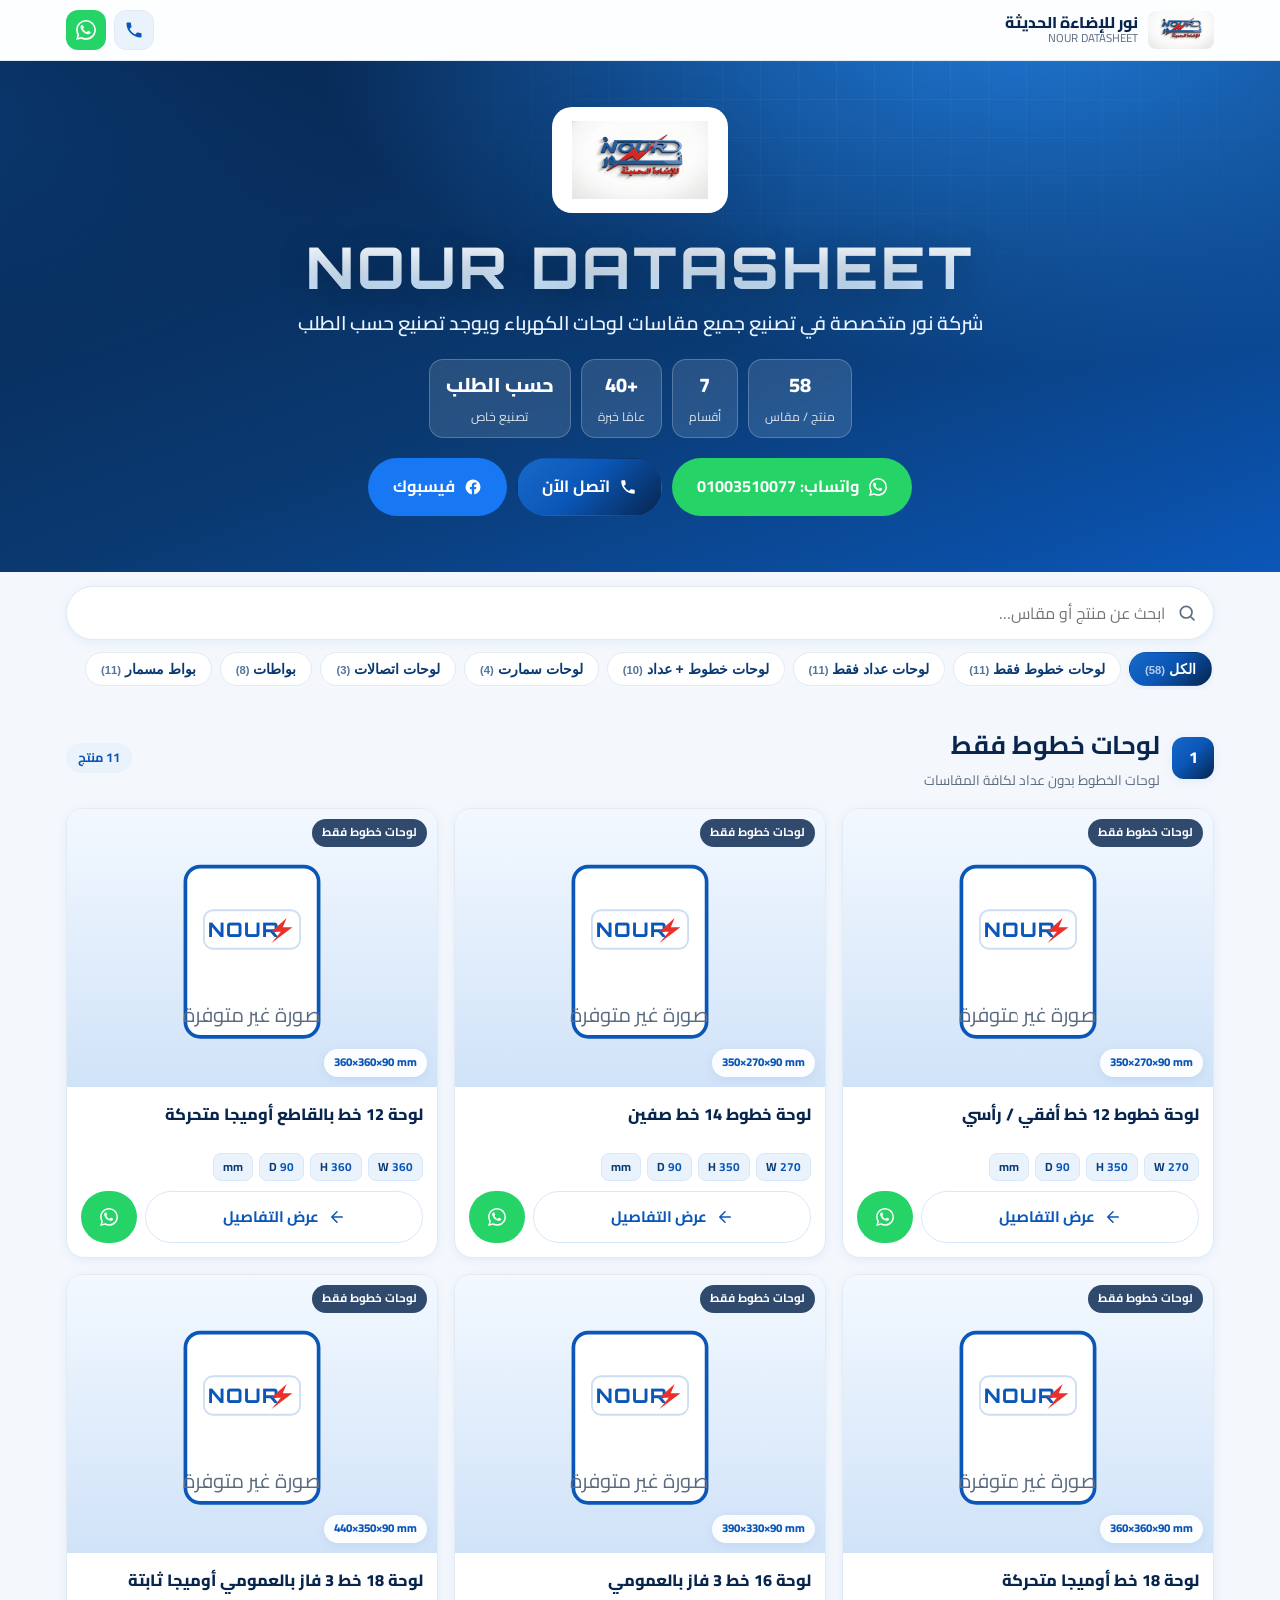
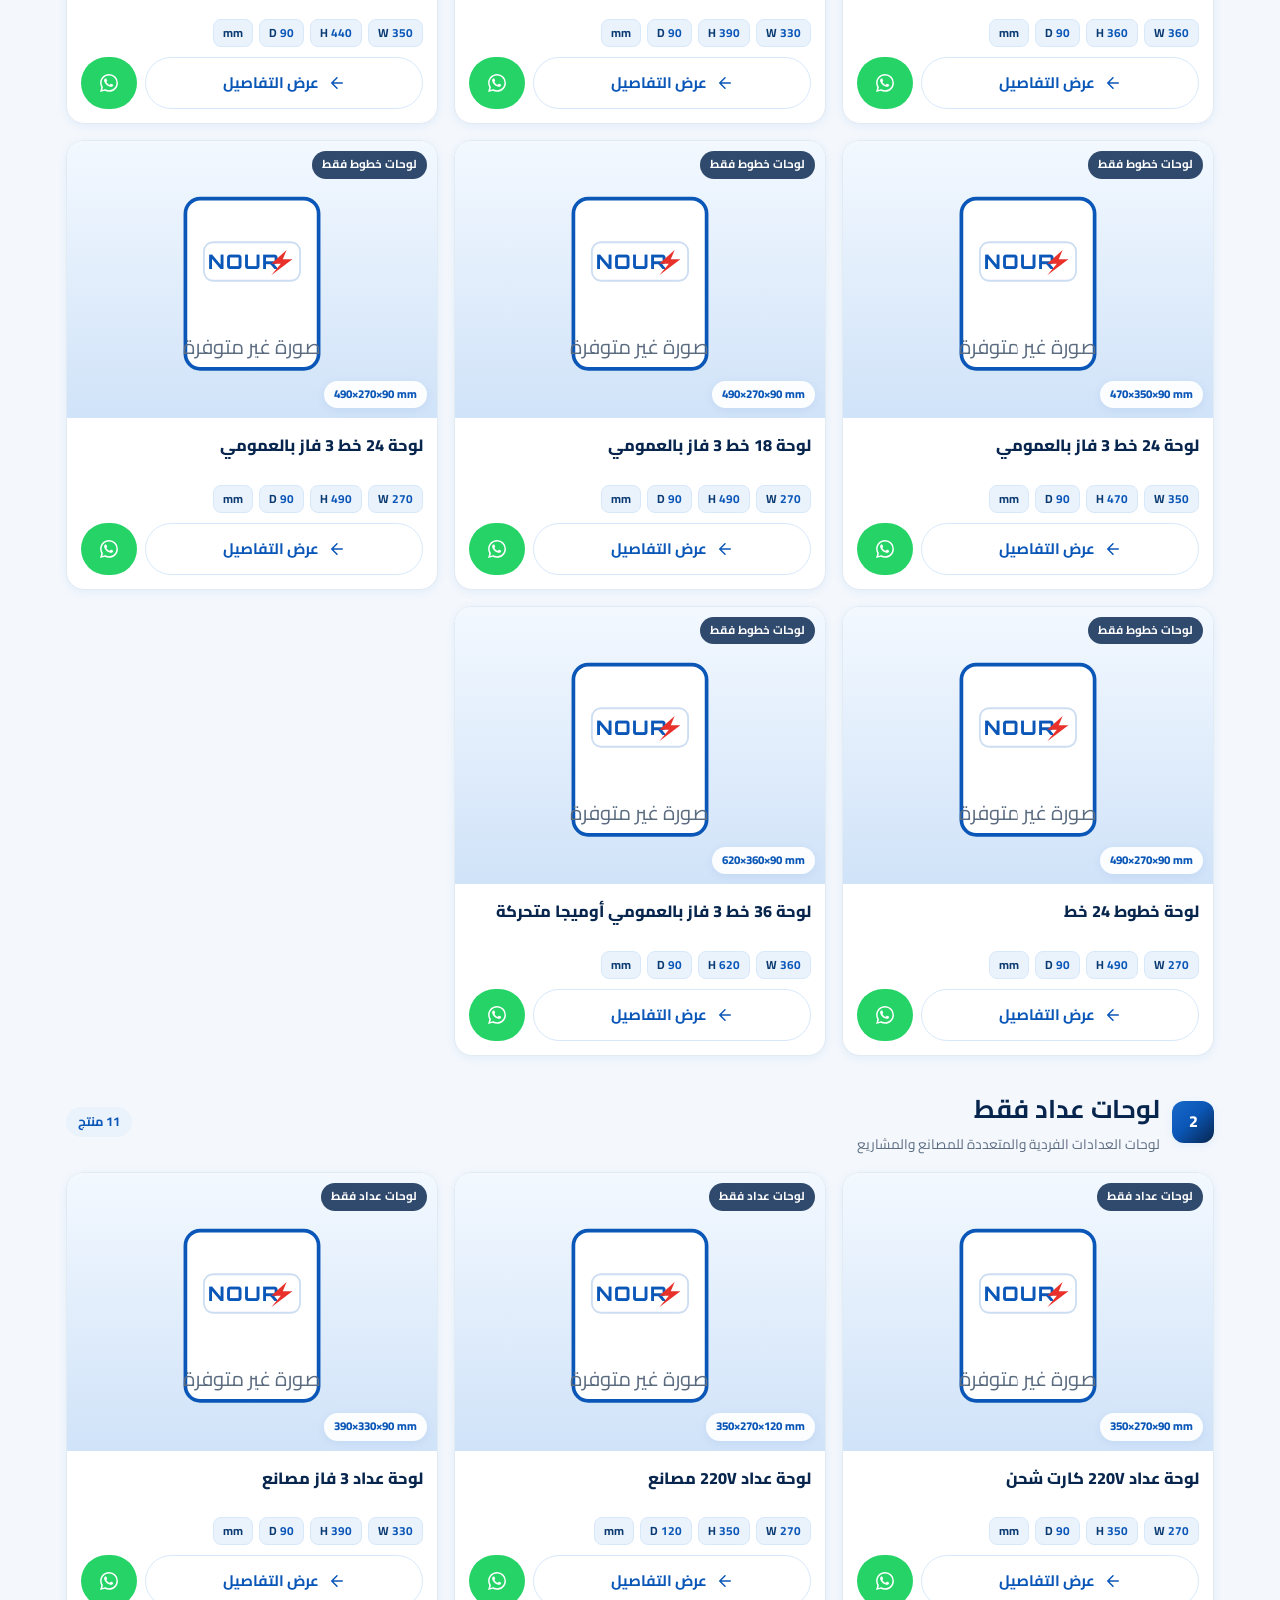
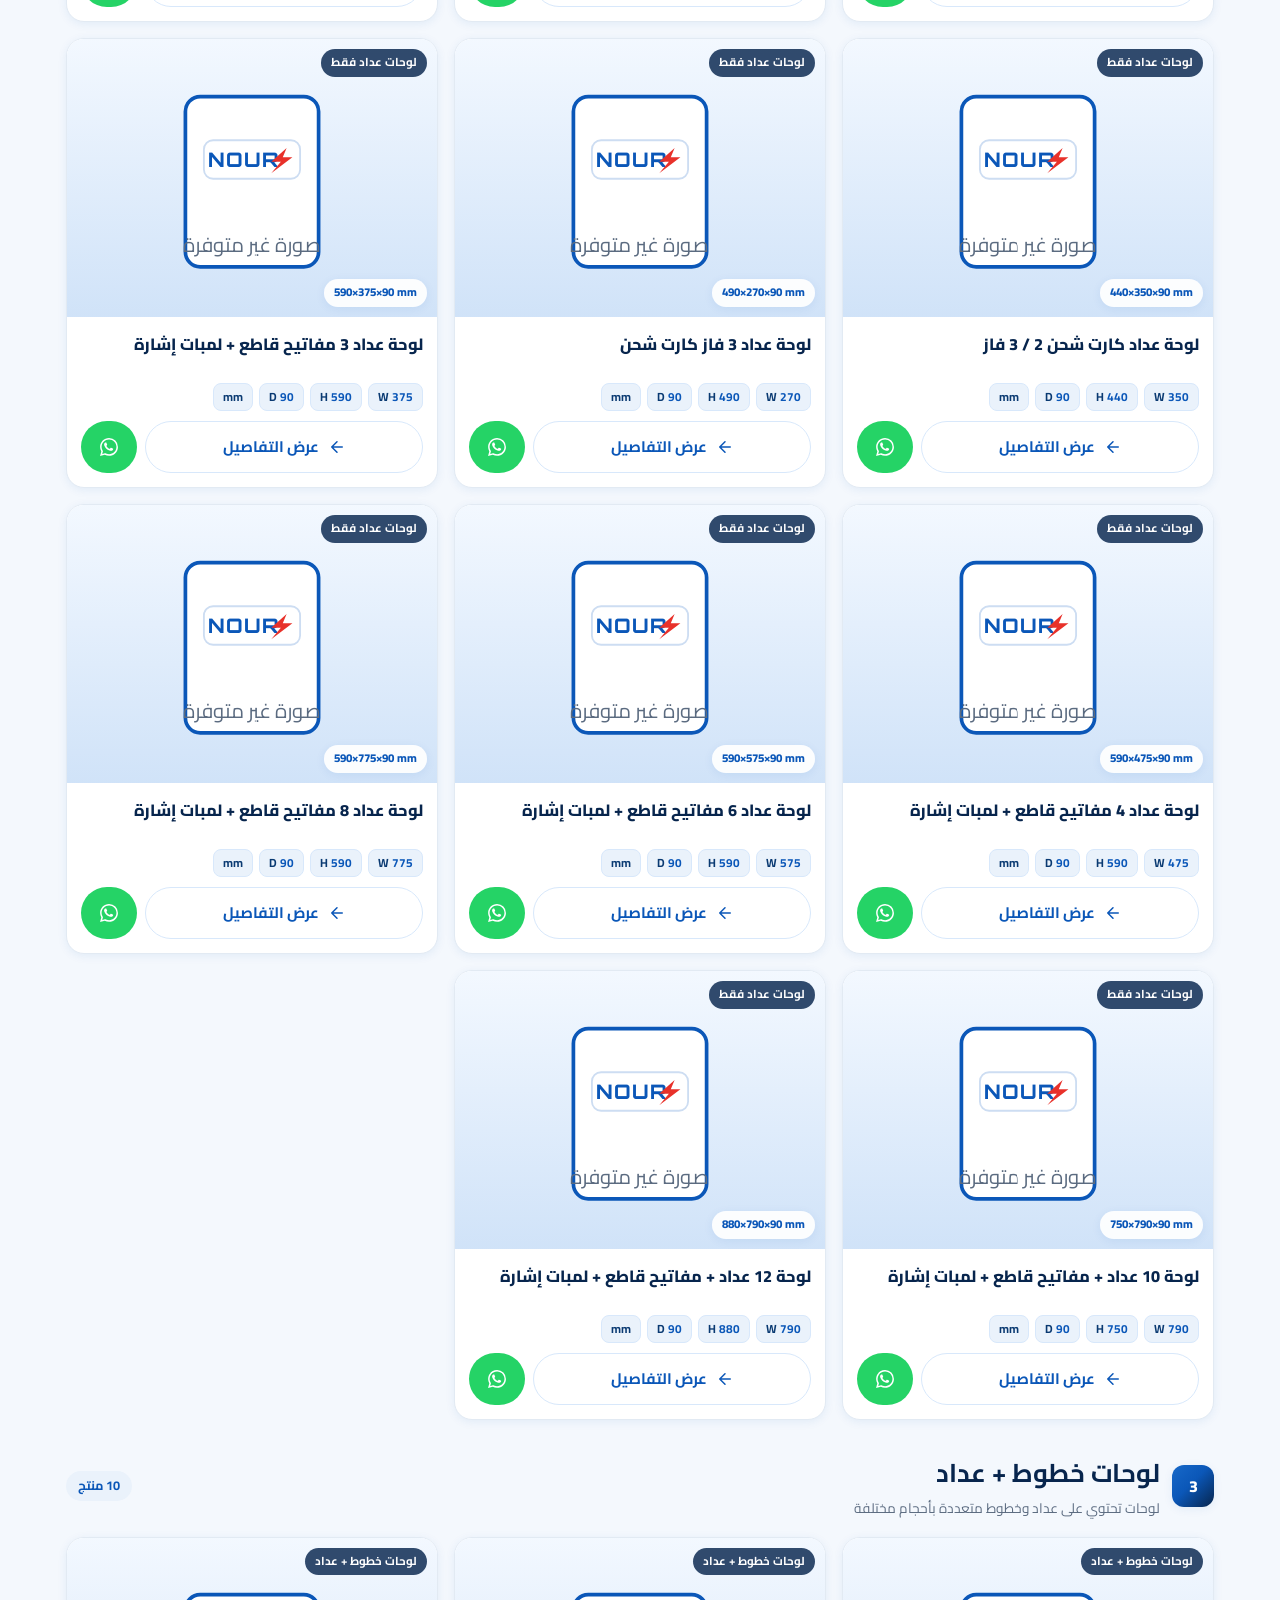
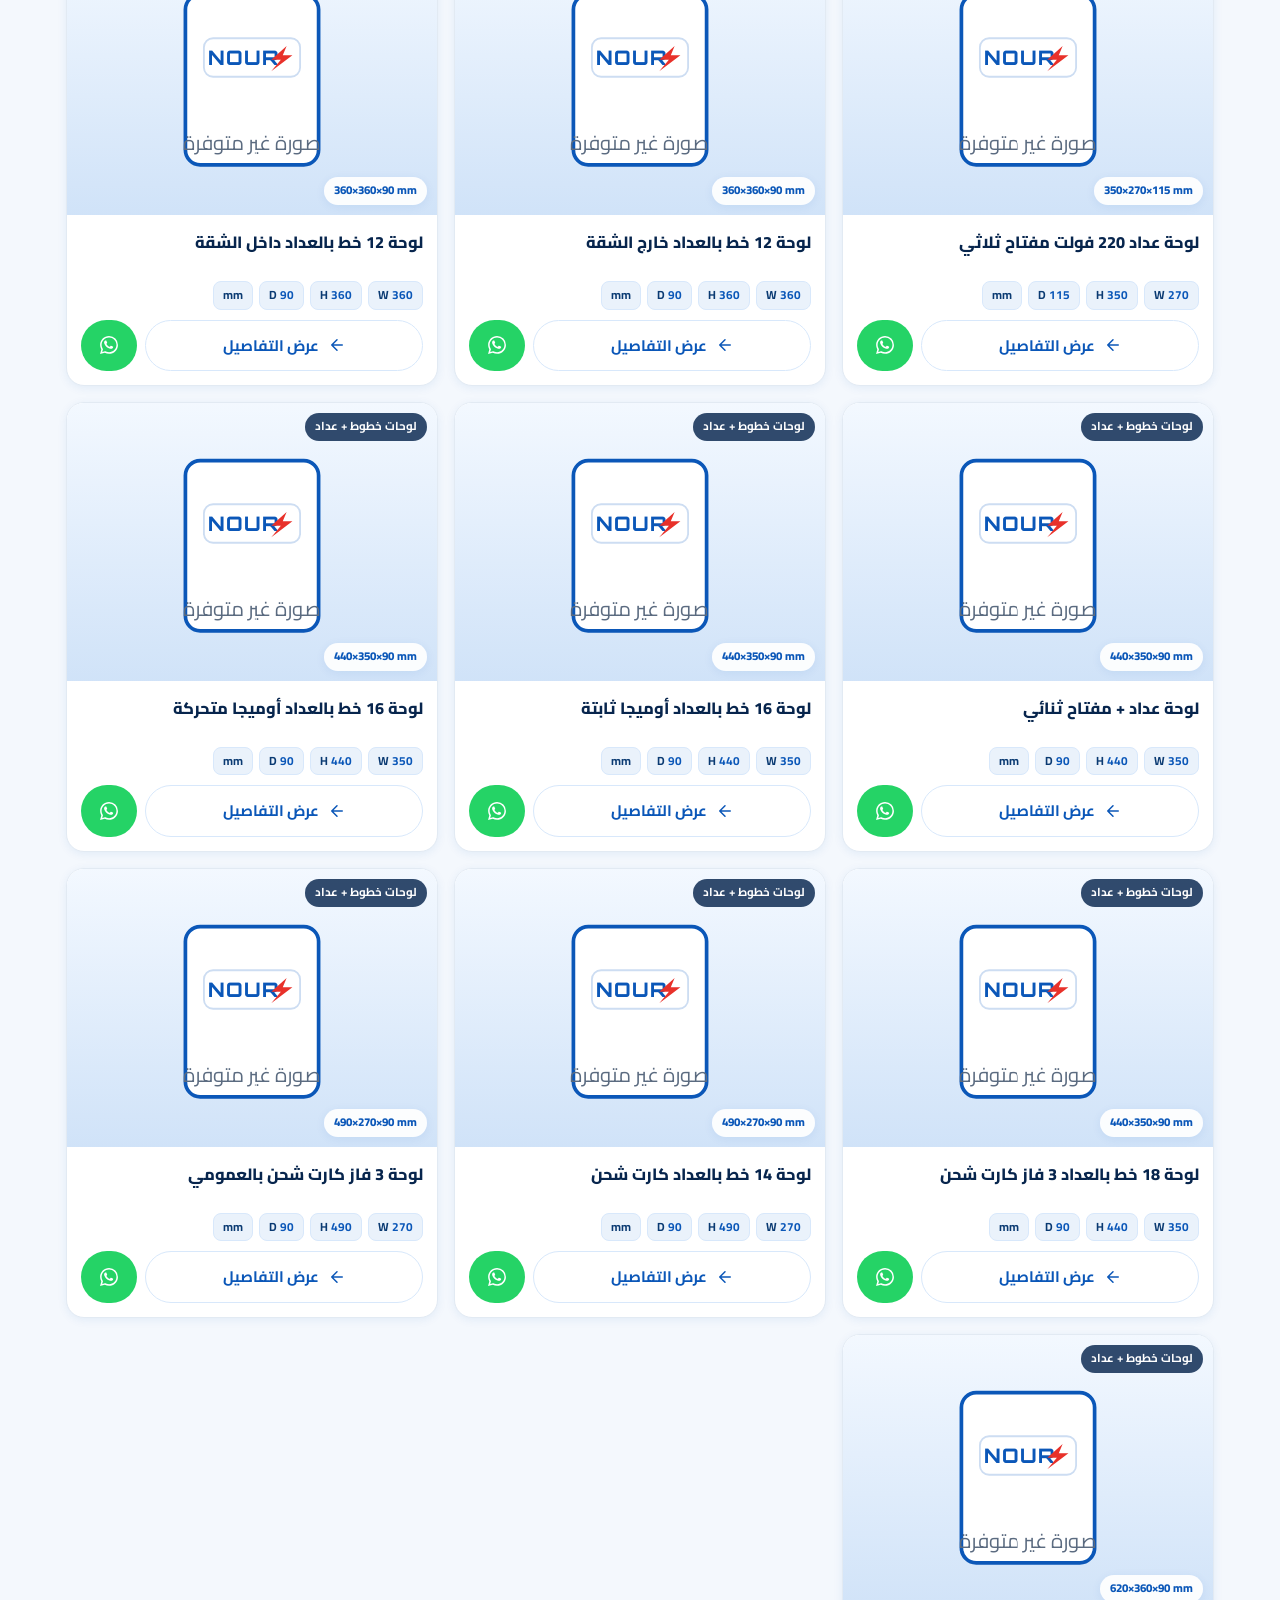
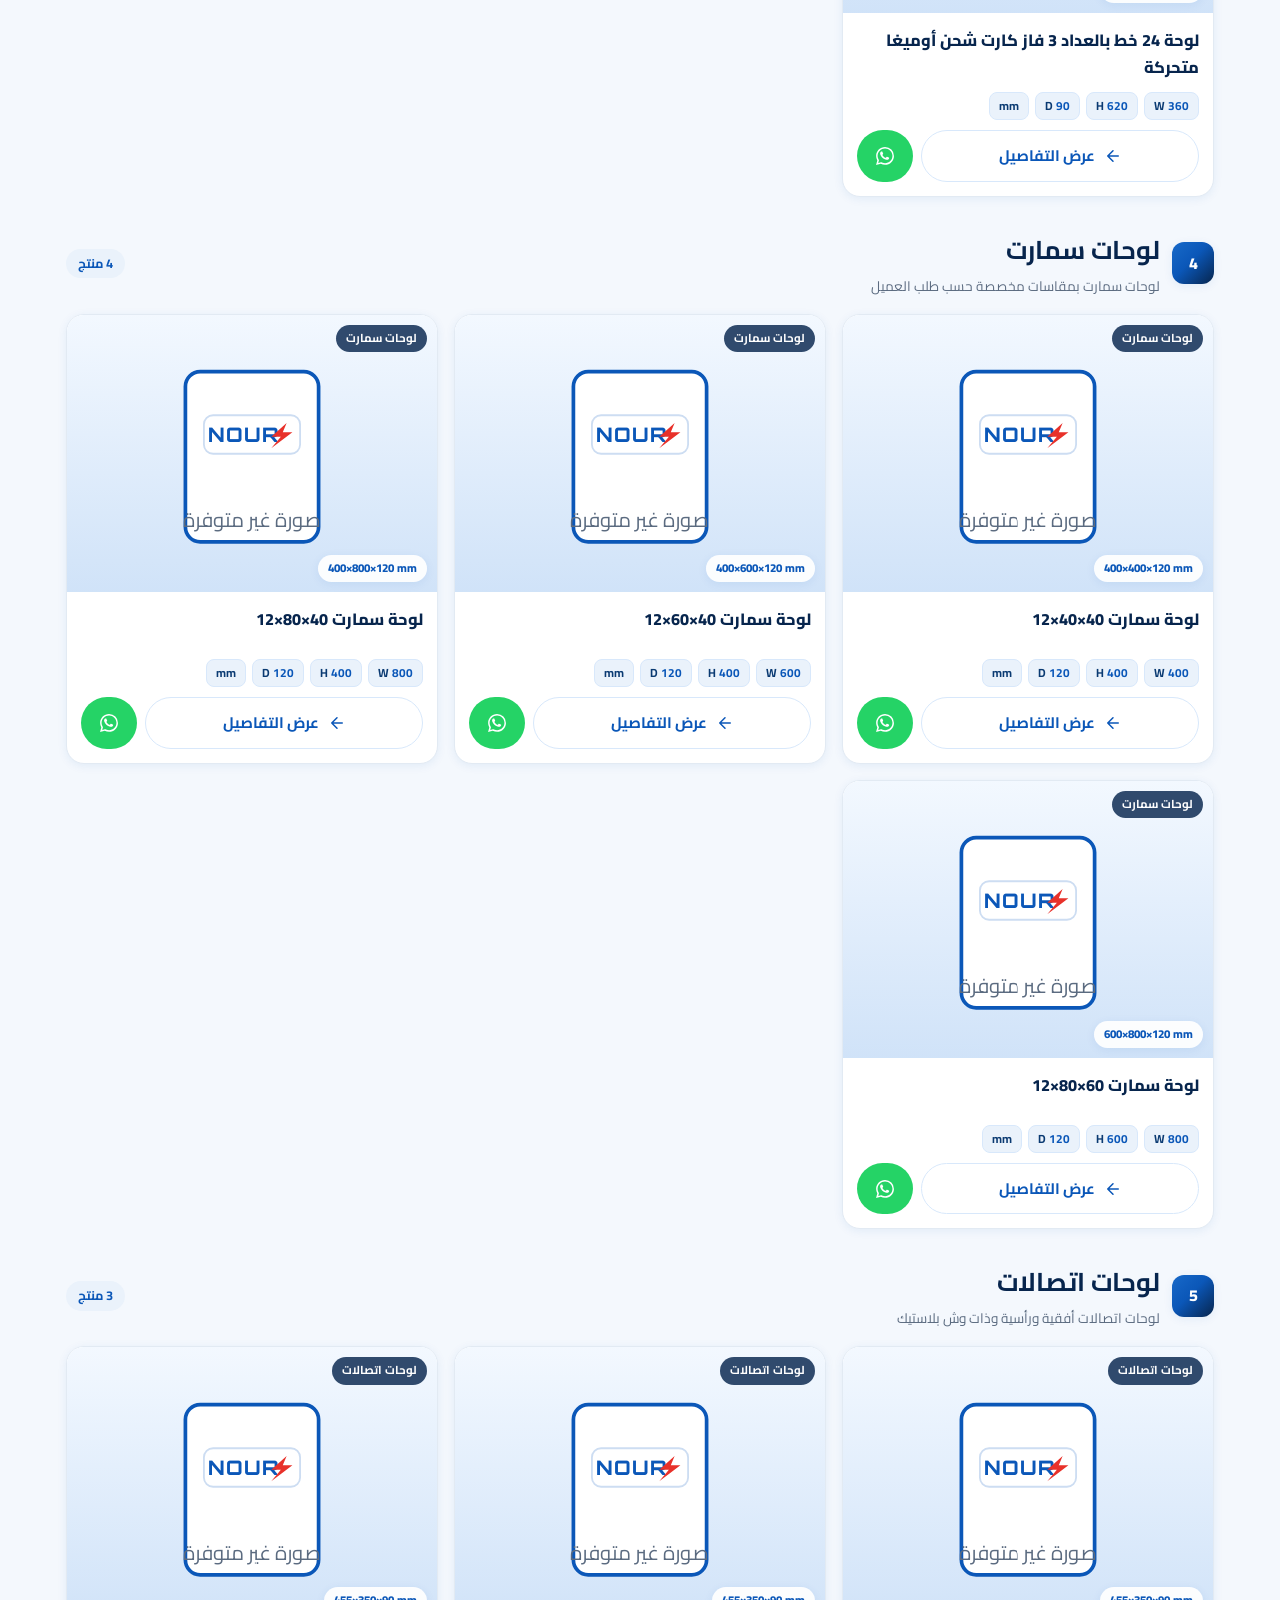
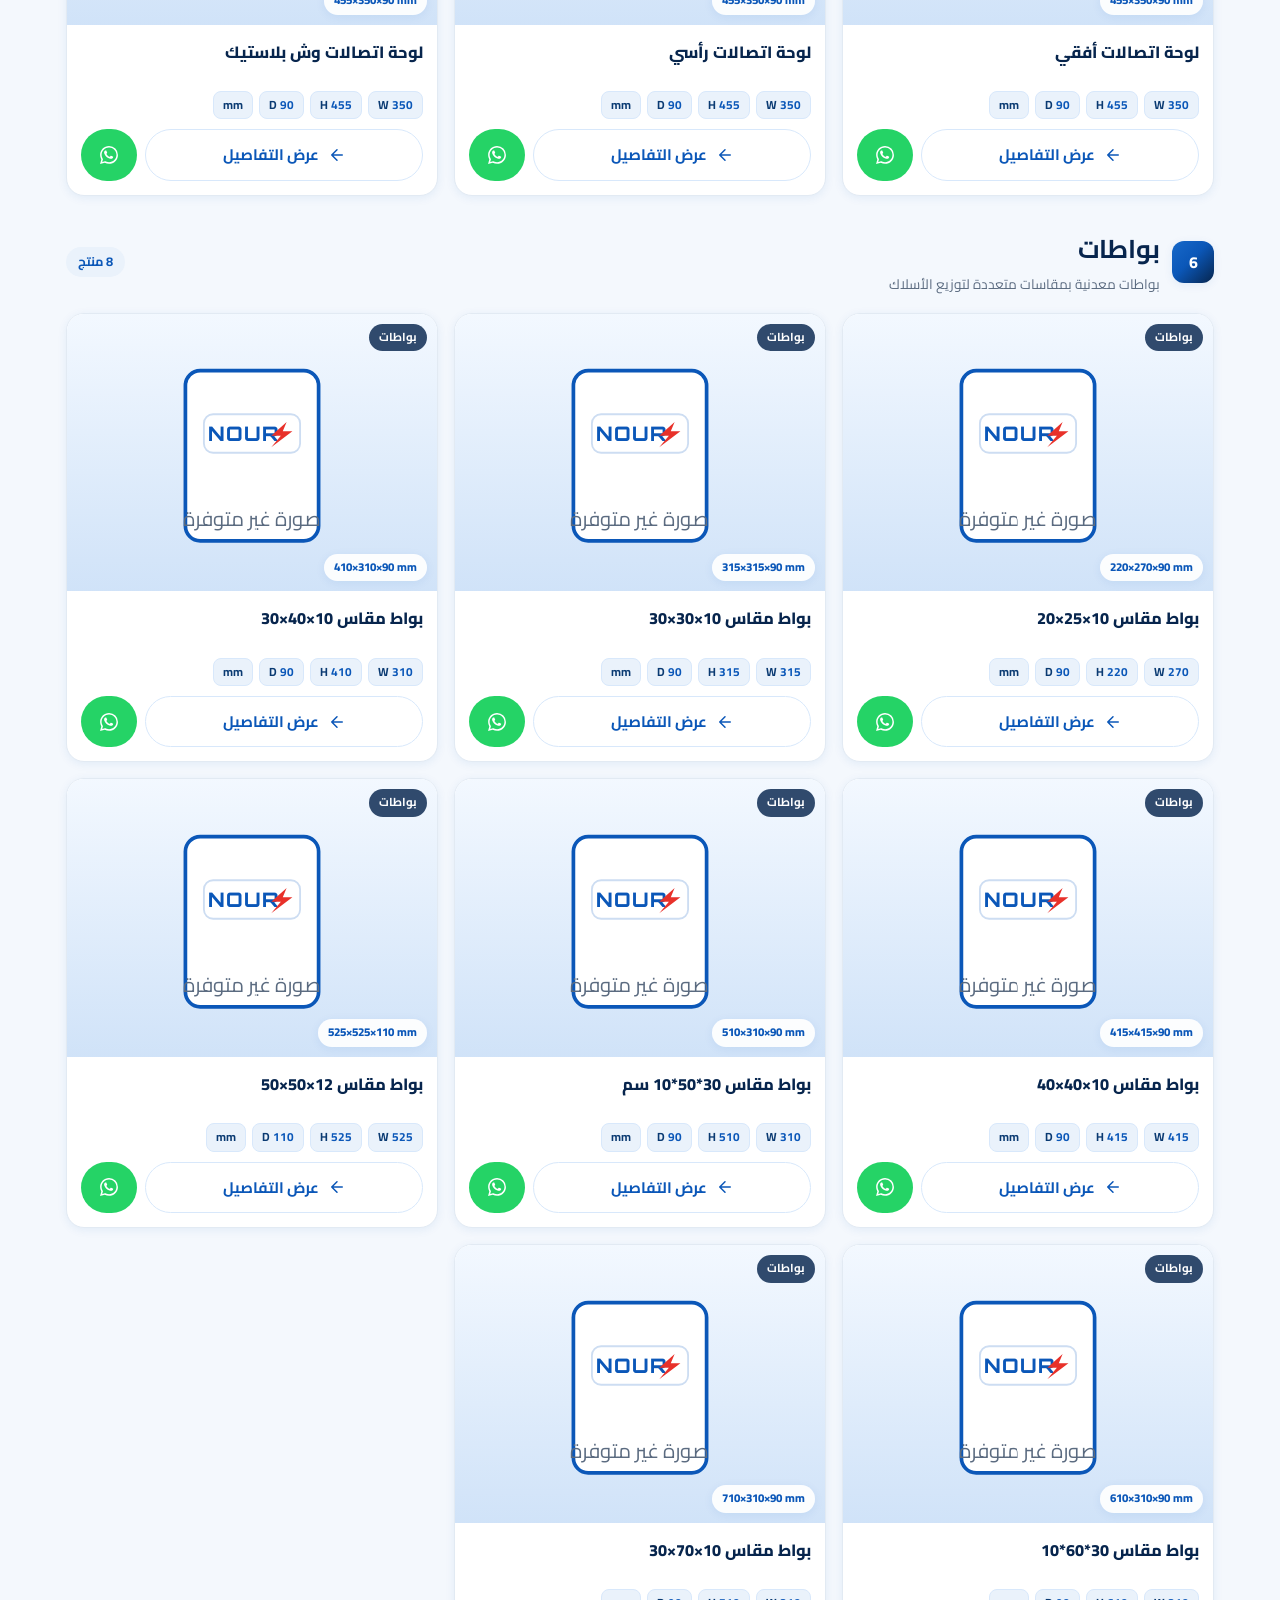
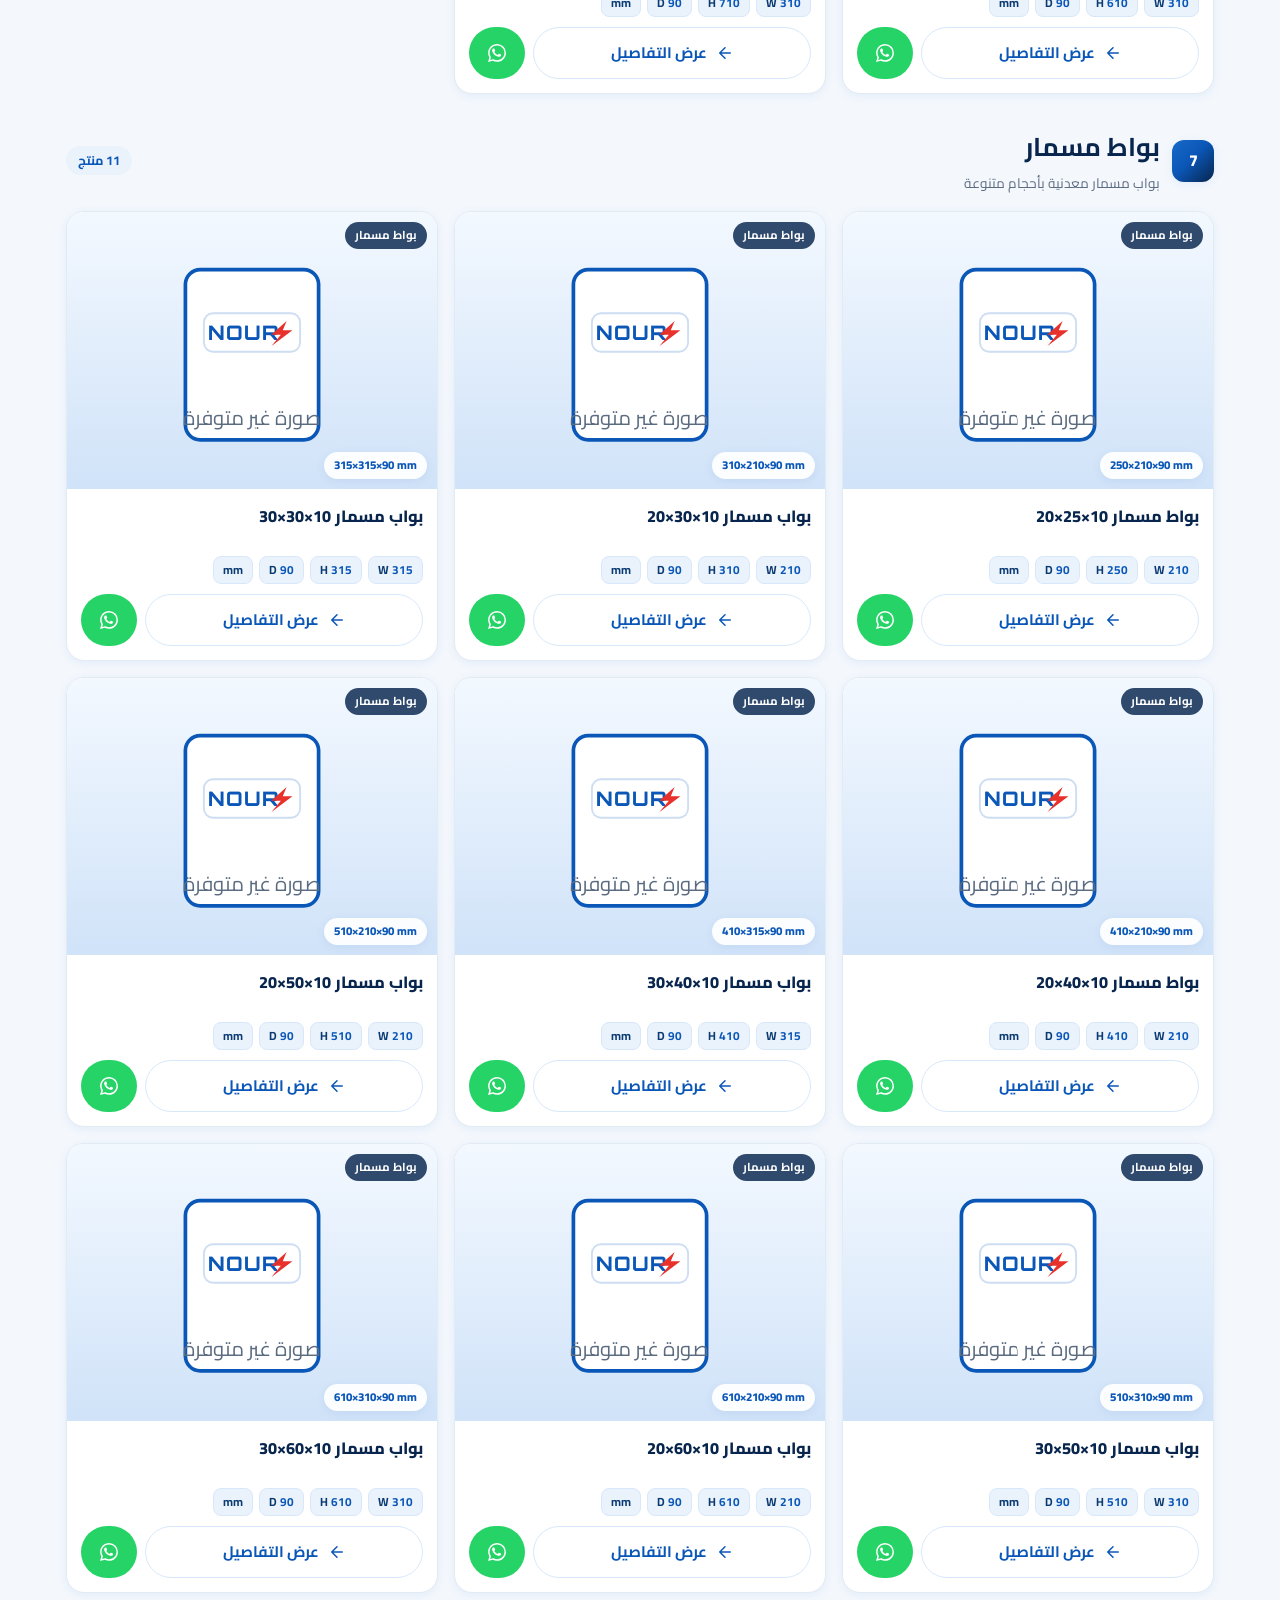
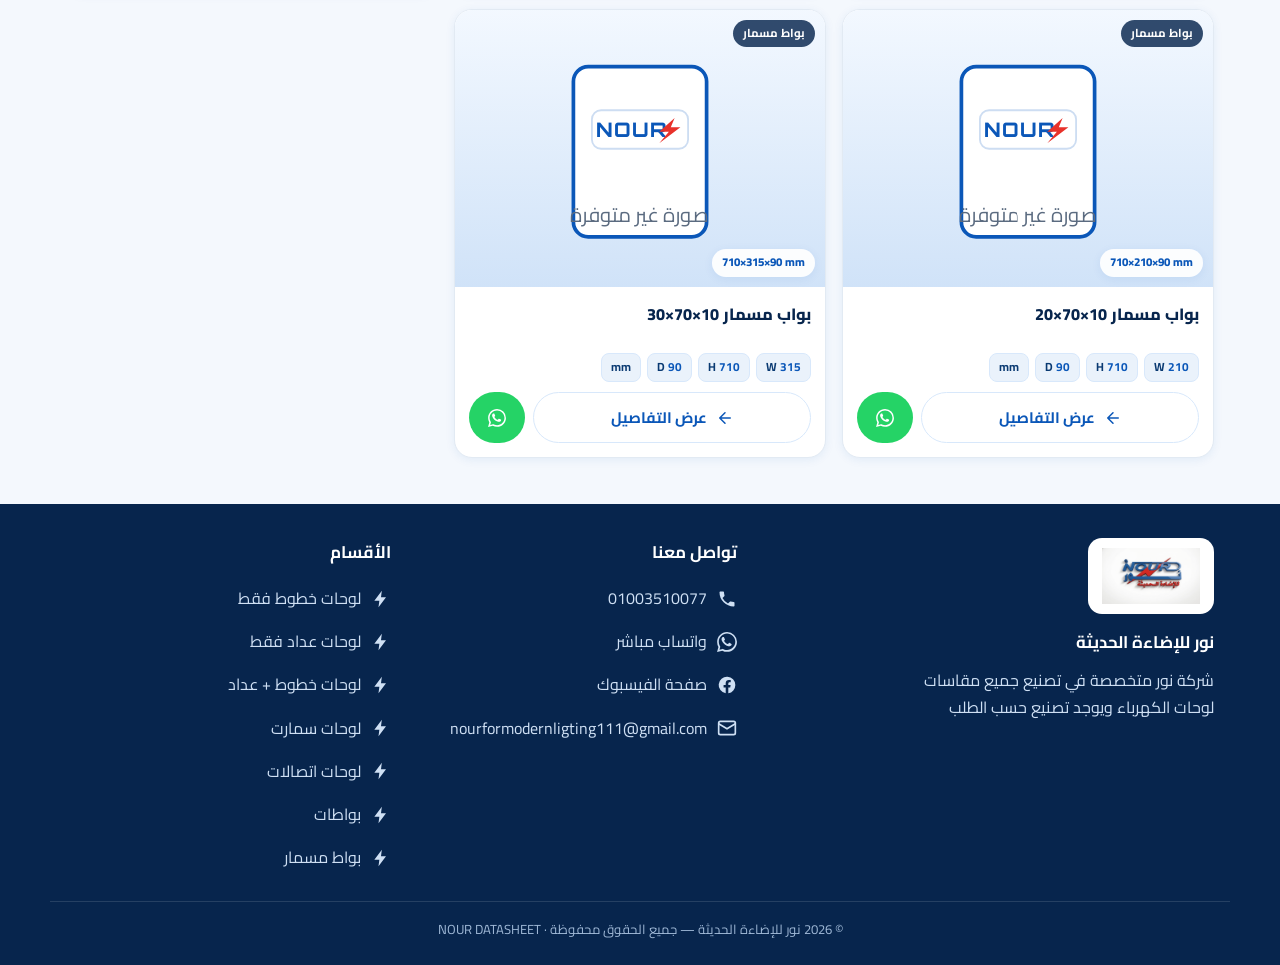
==== index.html @ 9263ec50 "initial website upload" ====
<!DOCTYPE html>
<html lang="ar" dir="rtl">
<head>
  <meta charset="UTF-8" />
  <meta name="viewport" content="width=device-width, initial-scale=1.0" />
  <title>NOUR DATASHEET — نور للإضاءة الحديثة | داتا شيت لوحات الكهرباء</title>
  <meta name="description" content="داتا شيت منتجات نور للإضاءة الحديثة — تصنيع جميع مقاسات لوحات الكهرباء واللوحات الذكية ولوحات الاتصالات والبواطات، مع التصنيع حسب الطلب." />
  <meta name="theme-color" content="#07254d" />
  <meta property="og:title" content="NOUR DATASHEET — نور للإضاءة الحديثة" />
  <meta property="og:description" content="داتا شيت احترافي لجميع مقاسات لوحات الكهرباء من نور." />
  <meta property="og:image" content="assets/img/logo.jpg" />
  <link rel="icon" href="assets/img/logo.jpg" />
  <link rel="preconnect" href="https://fonts.googleapis.com" />
  <link rel="preconnect" href="https://fonts.gstatic.com" crossorigin />
  <link href="https://fonts.googleapis.com/css2?family=Cairo:wght@400;600;700;800;900&family=Orbitron:wght@700;800;900&family=Montserrat:wght@600;700&display=swap" rel="stylesheet" />
  <link rel="stylesheet" href="assets/css/styles.css" />
</head>
<body>
  <!-- sticky mini header -->
  <header class="site-header">
    <div class="container bar">
      <a href="index.html" style="display:flex;align-items:center;gap:10px">
        <img class="logo-mini" src="assets/img/logo.jpg" alt="شعار نور" />
        <span class="brand-mini"><b>نور للإضاءة الحديثة</b><span>NOUR DATASHEET</span></span>
      </a>
      <div class="spacer"></div>
      <div class="mini-actions" id="miniActions"></div>
    </div>
  </header>

  <!-- HERO -->
  <section class="hero center">
    <div class="container">
      <div class="hero-logo-wrap"><img src="assets/img/logo.jpg" alt="شعار نور للإضاءة الحديثة" /></div>
      <h1 class="title-en" id="titleEn">NOUR DATASHEET</h1>
      <p class="intro-ar" id="introAr"></p>
      <div class="hero-stats" id="heroStats"></div>
      <div class="hero-contact" id="heroContact"></div>
    </div>
  </section>

  <!-- toolbar -->
  <div class="toolbar">
    <div class="container">
      <label class="search">
        <svg viewBox="0 0 24 24" fill="none" stroke="currentColor" stroke-width="2"><circle cx="11" cy="11" r="7"/><path d="m21 21-4.3-4.3"/></svg>
        <input id="searchInput" type="search" placeholder="ابحث عن منتج أو مقاس…" aria-label="بحث" />
      </label>
      <div class="chips" id="chips"></div>
    </div>
  </div>

  <!-- catalog -->
  <main class="container" id="catalog"></main>

  <!-- footer -->
  <footer class="footer" id="footer"></footer>

  <script src="assets/js/data.js"></script>
  <script src="assets/js/common.js"></script>
  <script src="assets/js/svg.js"></script>
  <script src="assets/js/app.js"></script>
</body>
</html>
---- assets/css/styles.css ----
/* ===========================================================
   NOUR DATASHEET — shared styles
   Mobile-first · Arabic RTL · Blue/White · 3D / animated feel
   =========================================================== */

:root {
  /* Brand palette */
  --navy: #07254d;
  --navy-2: #0a3a72;
  --blue: #0b57b8;
  --blue-2: #1769c9;
  --blue-3: #2f8ae0;
  --sky: #eaf2fb;
  --sky-2: #d8e8fb;
  --red: #e8312a;
  --ink: #0f1b2d;
  --muted: #5b6b80;
  --line: #e2eaf3;
  --white: #ffffff;
  --bg: #f4f8fd;

  --radius: 18px;
  --radius-sm: 12px;
  --shadow-sm: 0 2px 10px rgba(11, 87, 184, .08);
  --shadow: 0 12px 34px rgba(8, 47, 96, .12);
  --shadow-lg: 0 26px 60px rgba(8, 47, 96, .22);
  --ring: 0 0 0 4px rgba(47, 138, 224, .18);

  --grad-blue: linear-gradient(135deg, #1769c9 0%, #0b57b8 45%, #07254d 100%);
  --grad-sky: linear-gradient(160deg, #ffffff 0%, #eaf2fb 100%);
  --grad-hero: radial-gradient(1200px 600px at 80% -10%, #1f78d6 0%, rgba(31,120,214,0) 60%),
               radial-gradient(900px 500px at -10% 10%, #0a3a72 0%, rgba(10,58,114,0) 55%),
               linear-gradient(160deg, #07254d 0%, #0a3a72 55%, #0b57b8 100%);

  --font-ar: "Cairo", "Tajawal", "Segoe UI", Tahoma, sans-serif;
  --font-en: "Orbitron", "Montserrat", var(--font-ar);
}

* { box-sizing: border-box; }

html { scroll-behavior: smooth; -webkit-text-size-adjust: 100%; }

body {
  margin: 0;
  font-family: var(--font-ar);
  color: var(--ink);
  background: var(--bg);
  line-height: 1.7;
  direction: rtl;
  overflow-x: hidden;
}

img { max-width: 100%; display: block; }
a { color: inherit; text-decoration: none; }

/* inline icons default to text-size; illustration SVGs override to 100% below */
svg { width: 1.15em; height: 1.15em; flex: 0 0 auto; vertical-align: -0.16em; }
.card-media svg, .hero-photo svg, .view-card svg, .render3d svg,
.dim-illus svg, .empty svg, .f-logo svg, .hero-logo-wrap svg {
  width: 100%; height: auto; vertical-align: middle;
}
.icon-btn svg { width: 20px; height: 20px; }

.container { width: 100%; max-width: 1180px; margin-inline: auto; padding-inline: 16px; }

/* ---------- Sticky mini header ---------- */
.site-header {
  position: sticky; top: 0; z-index: 50;
  background: rgba(255, 255, 255, .82);
  backdrop-filter: saturate(160%) blur(12px);
  border-bottom: 1px solid var(--line);
}
.site-header .bar {
  display: flex; align-items: center; gap: 12px;
  min-height: 60px;
}
.site-header .logo-mini { height: 38px; width: auto; border-radius: 8px; }
.site-header .brand-mini { display: flex; flex-direction: column; line-height: 1.15; }
.site-header .brand-mini b { font-weight: 800; font-size: .98rem; color: var(--navy); }
.site-header .brand-mini span { font-size: .72rem; color: var(--muted); }
.site-header .spacer { margin-inline-start: auto; }
.site-header .mini-actions { display: flex; gap: 8px; }
.icon-btn {
  width: 40px; height: 40px; display: grid; place-items: center;
  border-radius: 12px; background: var(--sky); color: var(--blue);
  border: 1px solid var(--line); transition: .2s;
}
.icon-btn:hover { transform: translateY(-2px); box-shadow: var(--shadow-sm); }
.icon-btn.wa { background: #25d366; color: #fff; border-color: transparent; }

/* ---------- Buttons ---------- */
.btn {
  --b: var(--blue);
  display: inline-flex; align-items: center; justify-content: center; gap: 9px;
  padding: 12px 18px; border-radius: 999px; font-weight: 700; font-size: .95rem;
  border: 1px solid transparent; cursor: pointer; transition: transform .18s, box-shadow .18s, background .18s;
  background: var(--b); color: #fff; white-space: nowrap;
}
.btn svg { width: 18px; height: 18px; }
.btn:hover { transform: translateY(-3px); box-shadow: var(--shadow); }
.btn:active { transform: translateY(-1px); }
.btn-wa { background: #25d366; }
.btn-fb { background: #1877f2; }
.btn-call { background: var(--grad-blue); }
.btn-ghost { background: rgba(255, 255, 255, .12); border-color: rgba(255, 255, 255, .35); color: #fff; }
.btn-outline { background: #fff; color: var(--blue); border-color: var(--sky-2); }
.btn-outline:hover { background: var(--sky); }
.btn-lg { padding: 14px 24px; font-size: 1.02rem; }
.btn-block { width: 100%; }

/* ---------- HERO header ---------- */
.hero {
  position: relative; color: #fff; overflow: hidden;
  background: var(--grad-hero);
  padding: 30px 0 38px;
}
.hero::after {
  content: ""; position: absolute; inset: 0;
  background-image:
    linear-gradient(rgba(255,255,255,.05) 1px, transparent 1px),
    linear-gradient(90deg, rgba(255,255,255,.05) 1px, transparent 1px);
  background-size: 38px 38px; mask-image: radial-gradient(700px 380px at 70% 0%, #000, transparent 75%);
  pointer-events: none;
}
.hero .container { position: relative; z-index: 2; }
.hero-logo-wrap {
  display: inline-flex; background: #fff; padding: 14px 20px; border-radius: 20px;
  box-shadow: var(--shadow-lg); margin-bottom: 18px; animation: floaty 5s ease-in-out infinite;
}
.hero-logo-wrap img { height: 78px; width: auto; }
.title-en {
  font-family: var(--font-en); font-weight: 800; letter-spacing: 3px;
  font-size: clamp(2rem, 8vw, 3.6rem); line-height: 1.05; margin: 6px 0 4px;
  background: linear-gradient(180deg, #fff, #bfe0ff);
  -webkit-background-clip: text; background-clip: text; color: transparent;
  text-shadow: 0 6px 30px rgba(0,0,0,.25); direction: ltr;
}
.title-en .spark { color: var(--red); -webkit-text-fill-color: var(--red); }
.intro-ar {
  font-size: clamp(1rem, 3.4vw, 1.22rem); font-weight: 600; max-width: 760px;
  color: #eaf3ff; margin: 10px auto 0;
}
.hero-stats { display: flex; flex-wrap: wrap; gap: 10px; justify-content: center; margin-top: 18px; }
.stat {
  background: rgba(255,255,255,.12); border: 1px solid rgba(255,255,255,.22);
  border-radius: 14px; padding: 8px 16px; backdrop-filter: blur(6px);
}
.stat b { font-size: 1.25rem; font-weight: 800; display: block; }
.stat span { font-size: .76rem; opacity: .85; }
.hero-contact { display: flex; flex-wrap: wrap; gap: 10px; justify-content: center; margin-top: 20px; }
.hero.center { text-align: center; }

/* ---------- Toolbar (search + category chips) ---------- */
.toolbar { position: sticky; top: 60px; z-index: 40; background: var(--bg); padding: 14px 0 8px; }
.search {
  display: flex; align-items: center; gap: 10px; background: #fff; border: 1px solid var(--line);
  border-radius: 999px; padding: 10px 16px; box-shadow: var(--shadow-sm);
}
.search input { border: 0; outline: 0; flex: 1; font-family: inherit; font-size: 1rem; background: transparent; }
.search svg { width: 20px; height: 20px; color: var(--muted); }
.chips { display: flex; gap: 8px; overflow-x: auto; padding: 12px 2px 4px; scrollbar-width: none; }
.chips::-webkit-scrollbar { display: none; }
.chip {
  flex: 0 0 auto; padding: 8px 15px; border-radius: 999px; background: #fff; border: 1px solid var(--line);
  font-weight: 700; font-size: .88rem; color: var(--navy-2); cursor: pointer; transition: .2s; white-space: nowrap;
}
.chip:hover { border-color: var(--blue-3); }
.chip.active { background: var(--grad-blue); color: #fff; border-color: transparent; box-shadow: var(--shadow-sm); }
.chip .n { opacity: .7; font-weight: 600; font-size: .8em; }

/* ---------- Category sections ---------- */
.category-section { padding: 26px 0 6px; }
.category-head { display: flex; align-items: center; gap: 12px; margin-bottom: 16px; }
.category-head .idx {
  width: 42px; height: 42px; flex: 0 0 auto; border-radius: 12px; display: grid; place-items: center;
  background: var(--grad-blue); color: #fff; font-weight: 800; box-shadow: var(--shadow-sm);
}
.category-head h2 { margin: 0; font-size: clamp(1.2rem, 4.5vw, 1.6rem); color: var(--navy); }
.category-head p { margin: 2px 0 0; color: var(--muted); font-size: .85rem; }
.category-head .count { margin-inline-start: auto; background: var(--sky); color: var(--blue); font-weight: 700;
  padding: 4px 12px; border-radius: 999px; font-size: .8rem; }

/* ---------- Product grid + cards ---------- */
.grid { display: grid; grid-template-columns: 1fr; gap: 16px; }
.card {
  background: #fff; border: 1px solid var(--line); border-radius: var(--radius); overflow: hidden;
  box-shadow: var(--shadow-sm); transition: transform .25s, box-shadow .25s; display: flex; flex-direction: column;
}
.card:hover { transform: translateY(-6px); box-shadow: var(--shadow); }
.card-media {
  position: relative; aspect-ratio: 4/3; background: var(--grad-sky); display: grid; place-items: center; overflow: hidden;
}
.card-media img { width: 100%; height: 100%; object-fit: contain; padding: 10px; transition: transform .4s; }
.card:hover .card-media img { transform: scale(1.05); }
.card-media .cat-tag {
  position: absolute; inset-inline-start: 10px; inset-block-start: 10px;
  background: rgba(7,37,77,.82); color: #fff; font-size: .72rem; font-weight: 700; padding: 4px 10px; border-radius: 999px;
}
.card-media .size-tag {
  position: absolute; inset-inline-end: 10px; inset-block-end: 10px;
  background: rgba(255,255,255,.92); color: var(--blue); font-size: .72rem; font-weight: 800; padding: 4px 10px;
  border-radius: 999px; direction: ltr; box-shadow: var(--shadow-sm);
}
.card-body { padding: 14px; display: flex; flex-direction: column; gap: 10px; flex: 1; }
.card-title { font-weight: 800; font-size: 1.02rem; color: var(--navy); margin: 0; min-height: 2.6em; }
.card-dims { display: flex; gap: 6px; flex-wrap: wrap; }
.dim-pill {
  font-size: .74rem; font-weight: 700; color: var(--navy-2); background: var(--sky); border: 1px solid var(--sky-2);
  padding: 3px 9px; border-radius: 8px; direction: ltr;
}
.dim-pill b { color: var(--blue); }
.card-actions { display: grid; grid-template-columns: 1fr auto; gap: 8px; margin-top: auto; }

/* ---------- Footer ---------- */
.footer { background: var(--navy); color: #cfe0f4; margin-top: 40px; padding: 34px 0 24px; }
.footer .f-grid { display: grid; gap: 22px; }
.footer h3 { color: #fff; margin: 0 0 10px; font-size: 1.05rem; }
.footer .f-logo { background: #fff; padding: 10px 14px; border-radius: 14px; display: inline-flex; }
.footer .f-logo img { height: 56px; }
.footer a.f-link { display: flex; align-items: center; gap: 10px; padding: 8px 0; color: #cfe0f4; transition: .2s; }
.footer a.f-link:hover { color: #fff; transform: translateX(-4px); }
.footer a.f-link svg { width: 20px; height: 20px; flex: 0 0 auto; }
.footer .copy { border-top: 1px solid rgba(255,255,255,.12); margin-top: 22px; padding-top: 16px;
  font-size: .82rem; color: #9fb8d6; text-align: center; }

/* ===========================================================
   PRODUCT DATASHEET (detail page)
   =========================================================== */
.ds { padding-bottom: 30px; }
.ds-top {
  background: var(--grad-hero); color: #fff; padding: 18px 0 26px; position: relative; overflow: hidden;
}
.ds-top::after {
  content: ""; position: absolute; inset: 0;
  background-image: linear-gradient(rgba(255,255,255,.05) 1px, transparent 1px),
    linear-gradient(90deg, rgba(255,255,255,.05) 1px, transparent 1px);
  background-size: 34px 34px; mask-image: radial-gradient(600px 300px at 80% 0%, #000, transparent 75%);
}
.ds-top .container { position: relative; z-index: 2; }
.ds-top .crumbs { display: flex; align-items: center; gap: 10px; margin-bottom: 14px; }
.ds-top .crumbs a { display: inline-flex; align-items: center; gap: 6px; background: rgba(255,255,255,.12);
  border: 1px solid rgba(255,255,255,.25); padding: 7px 13px; border-radius: 999px; font-weight: 700; font-size: .85rem; }
.ds-top .crumbs a:hover { background: rgba(255,255,255,.2); }
.ds-brandline { display: flex; align-items: center; gap: 14px; flex-wrap: wrap; }
.ds-brandline .logo { background: #fff; padding: 8px 12px; border-radius: 12px; }
.ds-brandline .logo img { height: 46px; }
.ds-brandline .t b { font-family: var(--font-en); letter-spacing: 2px; font-size: 1.2rem; display: block; direction: ltr; }
.ds-brandline .t span { font-size: .82rem; opacity: .9; }
.ds-product-title { font-size: clamp(1.4rem, 5.5vw, 2.1rem); font-weight: 800; margin: 16px 0 4px; }
.ds-product-cat { display: inline-flex; gap: 8px; align-items: center; background: rgba(255,255,255,.14);
  border: 1px solid rgba(255,255,255,.25); padding: 6px 14px; border-radius: 999px; font-weight: 700; font-size: .85rem; }

/* section blocks */
.block { background: #fff; border: 1px solid var(--line); border-radius: var(--radius); box-shadow: var(--shadow-sm);
  padding: 18px; margin-top: 18px; }
.block-title { display: flex; align-items: center; gap: 10px; margin: 0 0 14px; color: var(--navy); font-size: 1.12rem; }
.block-title .dot { width: 10px; height: 10px; border-radius: 50%; background: var(--red); box-shadow: 0 0 0 4px rgba(232,49,42,.15); }
.section-pull { margin-top: -28px; position: relative; z-index: 3; }

/* main image */
.hero-photo { background: var(--grad-sky); border-radius: var(--radius); overflow: hidden; aspect-ratio: 4/3;
  display: grid; place-items: center; border: 1px solid var(--line); }
.hero-photo img { width: 100%; height: 100%; object-fit: contain; padding: 14px; }

/* closed/open pair */
.pair { display: grid; grid-template-columns: 1fr; gap: 14px; }
.view-card { border: 1px solid var(--line); border-radius: var(--radius-sm); background: var(--grad-sky); padding: 10px;
  text-align: center; }
.view-card .cap { font-weight: 800; color: var(--navy); margin-top: 8px; font-size: .95rem; }
.view-card .cap small { display: block; color: var(--muted); font-weight: 600; font-size: .76rem; }
.view-card svg { width: 100%; height: auto; }

/* 3D render */
.render3d { display: grid; place-items: center; padding: 20px 6px; background:
  radial-gradient(600px 280px at 50% 20%, #ffffff, #eaf2fb); border-radius: var(--radius-sm); border: 1px solid var(--line); }
.render3d .stage { perspective: 1100px; }
.render3d .floaty { animation: floaty 6s ease-in-out infinite; }
.render3d svg { width: min(420px, 78vw); height: auto; filter: drop-shadow(0 30px 30px rgba(8,47,96,.28)); }

/* dimensions */
.dim-illus { background: var(--grad-sky); border: 1px solid var(--line); border-radius: var(--radius-sm); padding: 12px; }
.dim-illus svg { width: 100%; height: auto; }
.dim-table { width: 100%; border-collapse: collapse; margin-top: 14px; overflow: hidden; border-radius: var(--radius-sm);
  box-shadow: var(--shadow-sm); }
.dim-table th, .dim-table td { padding: 12px 14px; text-align: center; border: 1px solid var(--line); }
.dim-table thead th { background: var(--grad-blue); color: #fff; font-weight: 800; letter-spacing: .5px; }
.dim-table tbody td { font-weight: 700; color: var(--navy); }
.dim-table tbody td.lbl { background: var(--sky); color: var(--blue); font-weight: 800; }
.dim-table .unit { color: var(--muted); font-weight: 600; font-size: .85em; }
.dim-note { color: var(--muted); font-size: .82rem; margin-top: 8px; }

/* features */
.features { display: grid; gap: 10px; }
.feature { display: flex; gap: 10px; align-items: flex-start; background: var(--sky); border: 1px solid var(--sky-2);
  border-radius: var(--radius-sm); padding: 12px 14px; }
.feature svg { width: 22px; height: 22px; flex: 0 0 auto; color: var(--blue); margin-top: 2px; }
.feature p { margin: 0; font-weight: 600; }
.desc-text { white-space: pre-line; color: #243b57; }

/* custom-order note */
.note-custom { display: flex; gap: 12px; align-items: center; background: linear-gradient(135deg, #fff7ed, #ffe9e7);
  border: 1px dashed var(--red); border-radius: var(--radius-sm); padding: 14px 16px; color: #7a1d18; font-weight: 700; }
.note-custom svg { width: 26px; height: 26px; color: var(--red); flex: 0 0 auto; }

/* contact block on detail */
.ds-contact { background: var(--grad-blue); color: #fff; border: 0; }
.ds-contact .block-title { color: #fff; }
.ds-contact .cta-grid { display: grid; gap: 10px; }
.ds-contact .phone-big { font-family: var(--font-en); direction: ltr; font-size: 1.5rem; font-weight: 800; letter-spacing: 1px; }

/* sticky mobile action bar (detail) */
.action-bar {
  position: sticky; bottom: 0; z-index: 45; background: rgba(255,255,255,.92); backdrop-filter: blur(10px);
  border-top: 1px solid var(--line); padding: 10px 0; margin-top: 22px;
}
.action-bar .container { display: grid; grid-template-columns: 1fr 1fr auto; gap: 8px; }

/* ---------- Reveal-on-scroll ---------- */
.reveal { opacity: 0; transform: translateY(22px); transition: opacity .6s ease, transform .6s ease; }
.reveal.in { opacity: 1; transform: none; }

/* ---------- Animations ---------- */
@keyframes floaty { 0%,100% { transform: translateY(0); } 50% { transform: translateY(-10px); } }
@keyframes spin3d { from { transform: rotateY(-18deg) rotateX(6deg); } to { transform: rotateY(18deg) rotateX(6deg); } }
@keyframes pulse { 0%,100% { box-shadow: 0 0 0 0 rgba(37,211,102,.5); } 50% { box-shadow: 0 0 0 12px rgba(37,211,102,0); } }
.pulse { animation: pulse 2.2s infinite; }
@media (prefers-reduced-motion: reduce) {
  *, *::before, *::after { animation: none !important; transition: none !important; scroll-behavior: auto !important; }
}

/* ---------- Empty state ---------- */
.empty { text-align: center; color: var(--muted); padding: 50px 0; }

/* ---------- Responsive ---------- */
@media (min-width: 600px) {
  .grid { grid-template-columns: repeat(2, 1fr); }
  .pair { grid-template-columns: 1fr 1fr; }
  .footer .f-grid { grid-template-columns: 1.4fr 1fr 1fr; }
  .two-col { display: grid; grid-template-columns: 1fr 1fr; gap: 18px; align-items: start; }
}
@media (min-width: 960px) {
  .grid { grid-template-columns: repeat(3, 1fr); }
  .hero { padding: 46px 0 56px; }
  .action-bar { display: none; } /* sticky bar is a mobile convenience */
  .ds-grid { display: grid; grid-template-columns: 1.05fr .95fr; gap: 18px; align-items: start; }
  .ds-grid .span-2 { grid-column: 1 / -1; }
}
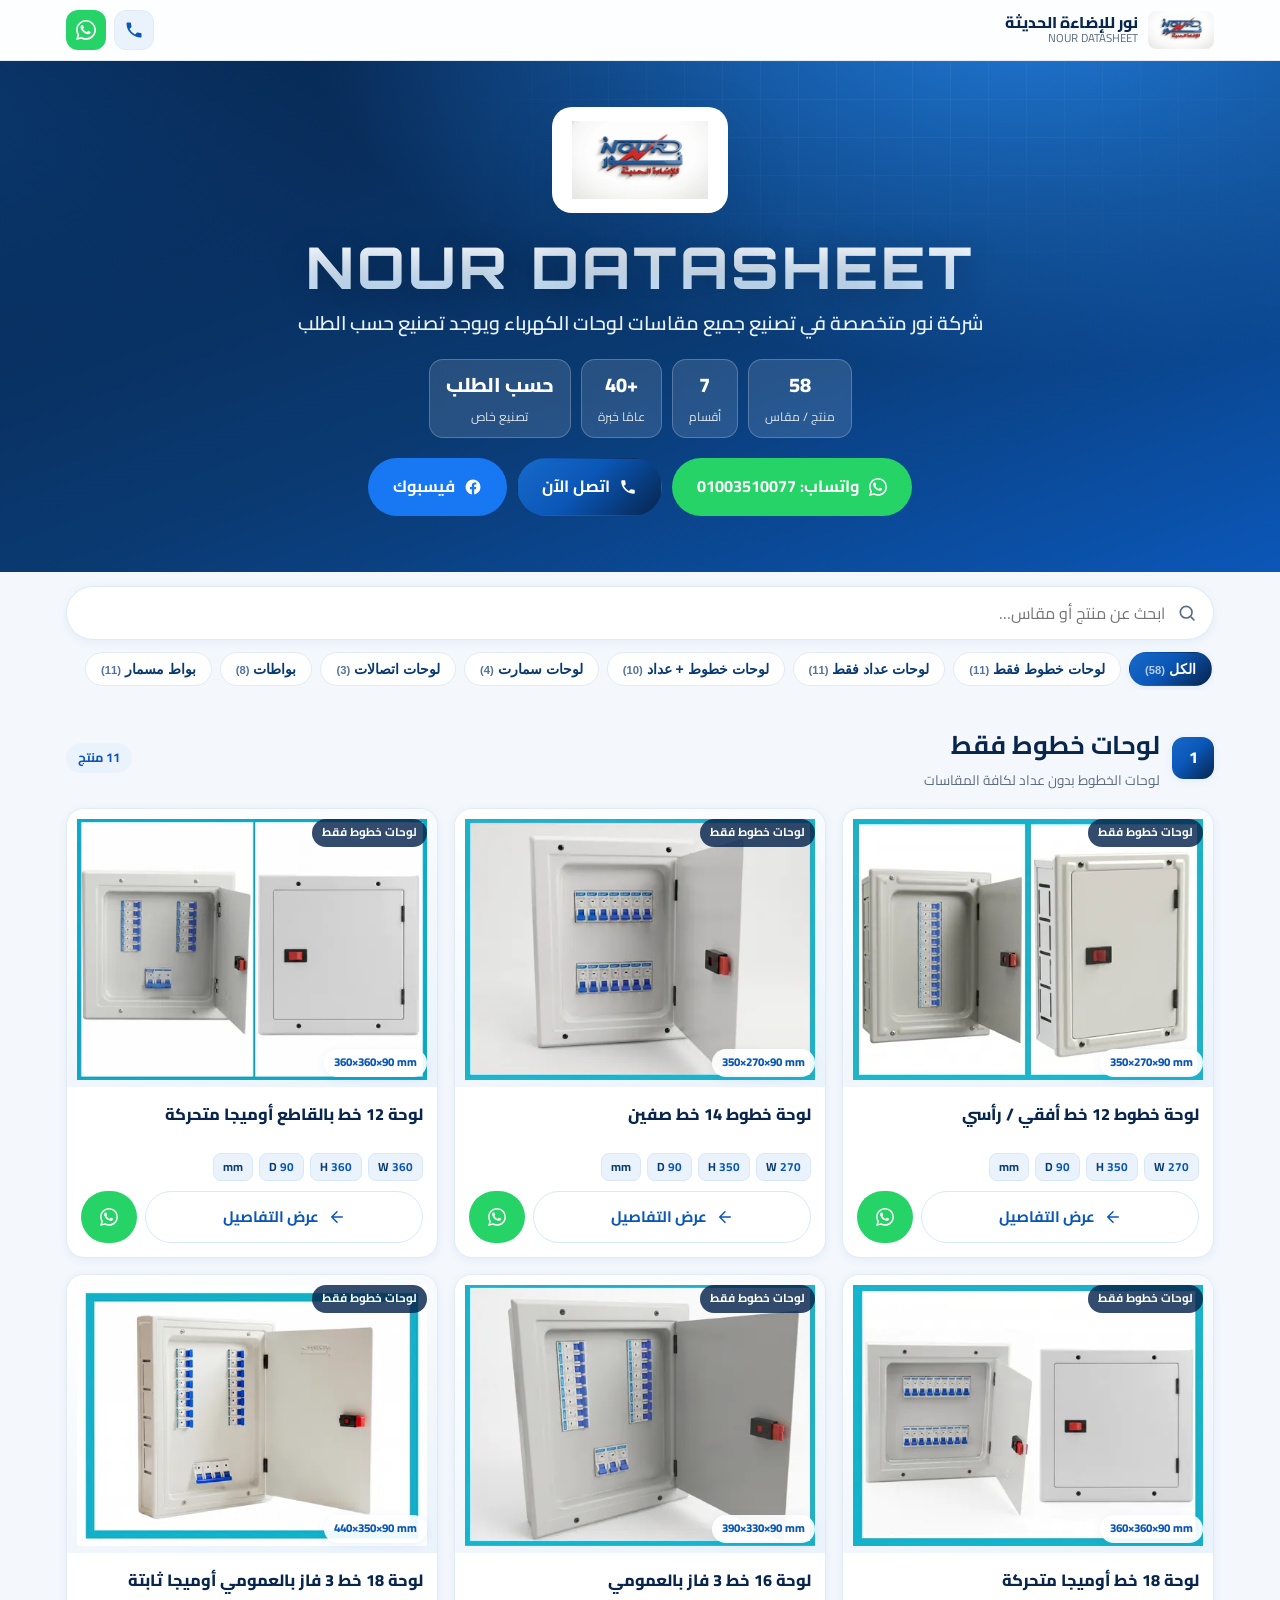
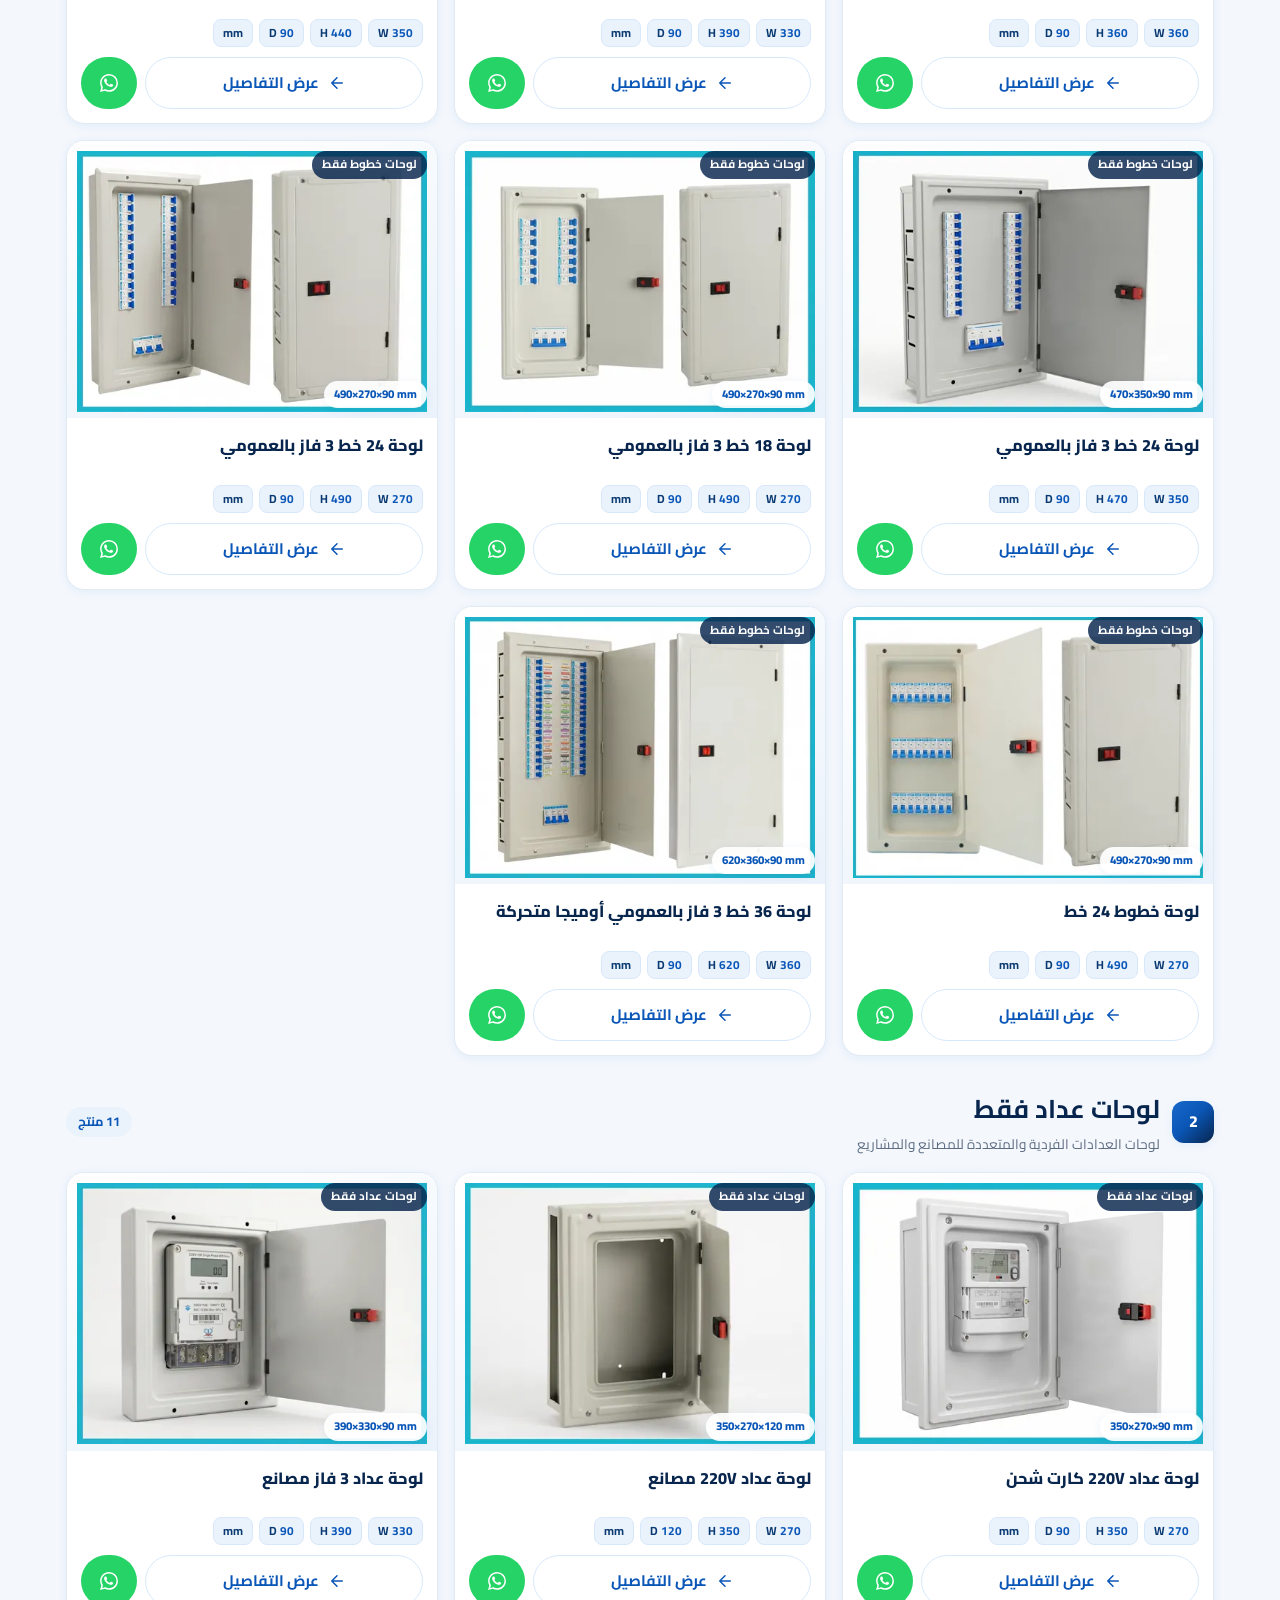
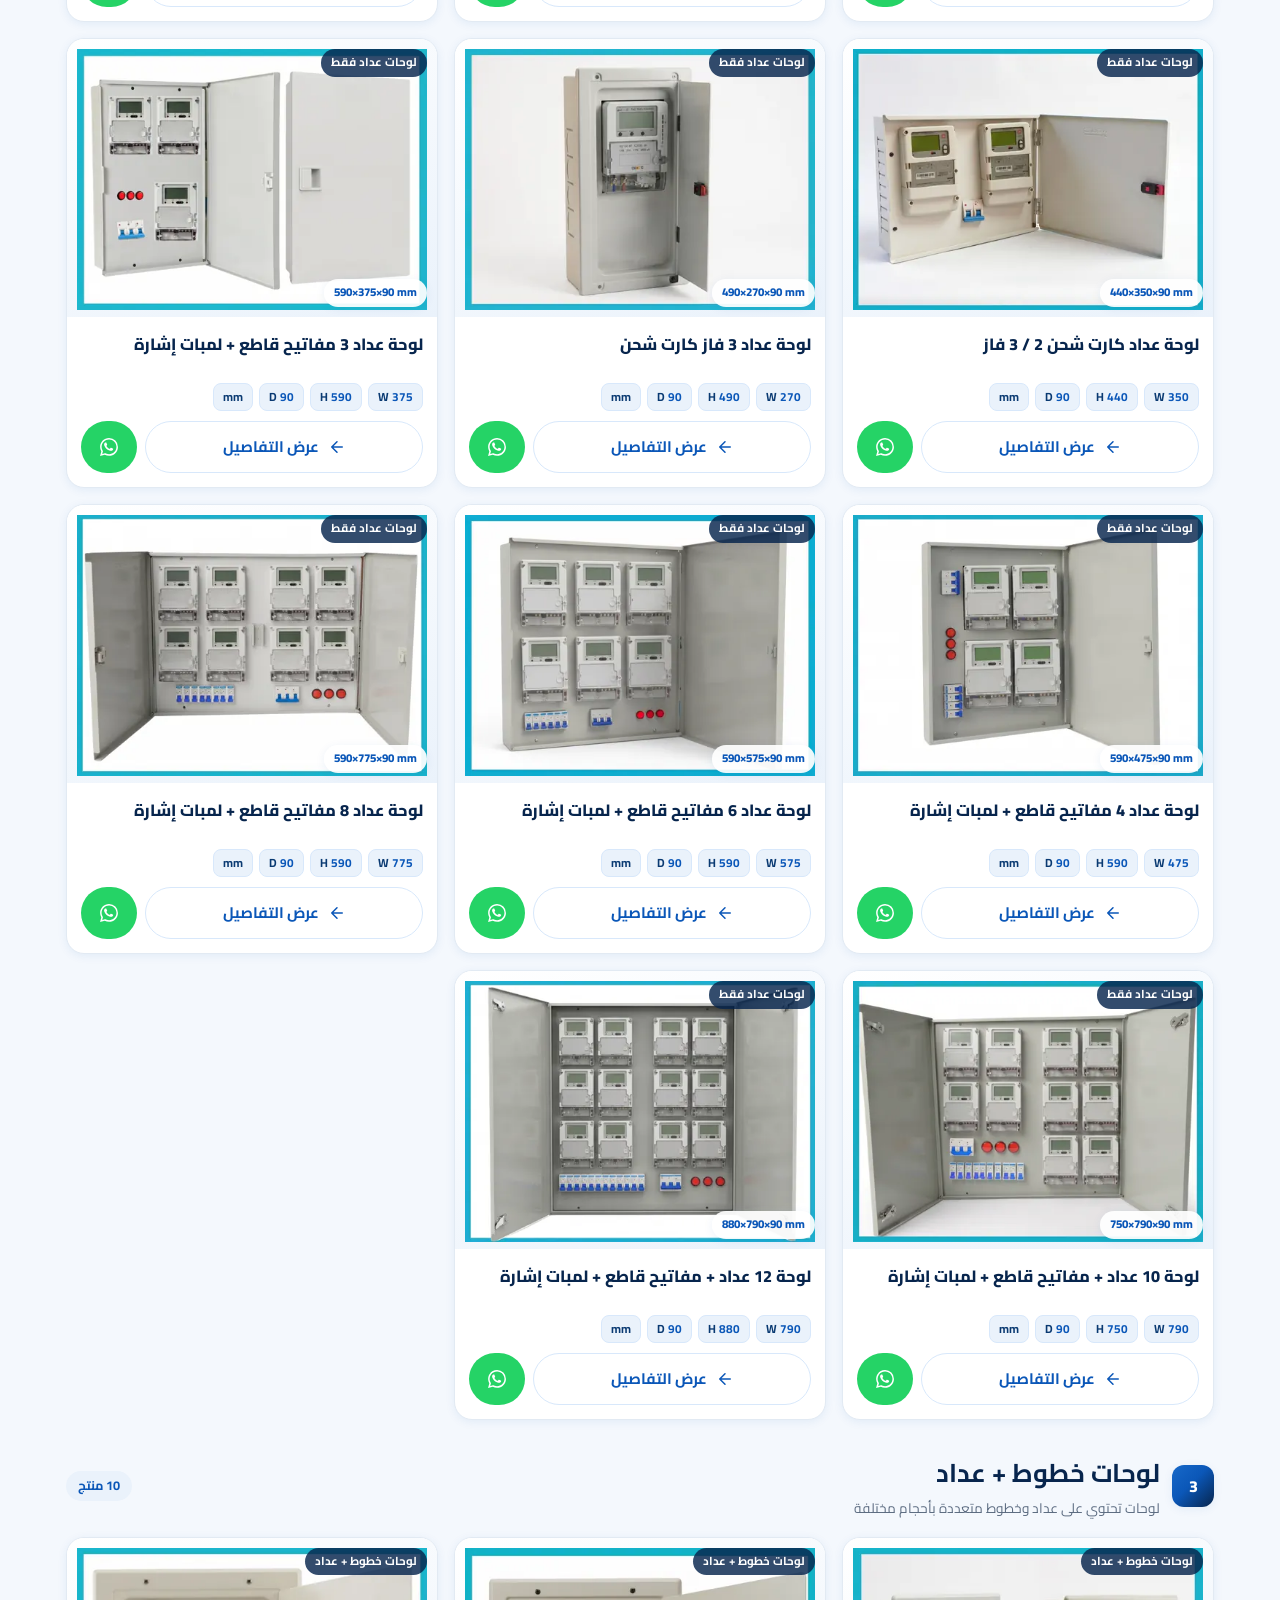
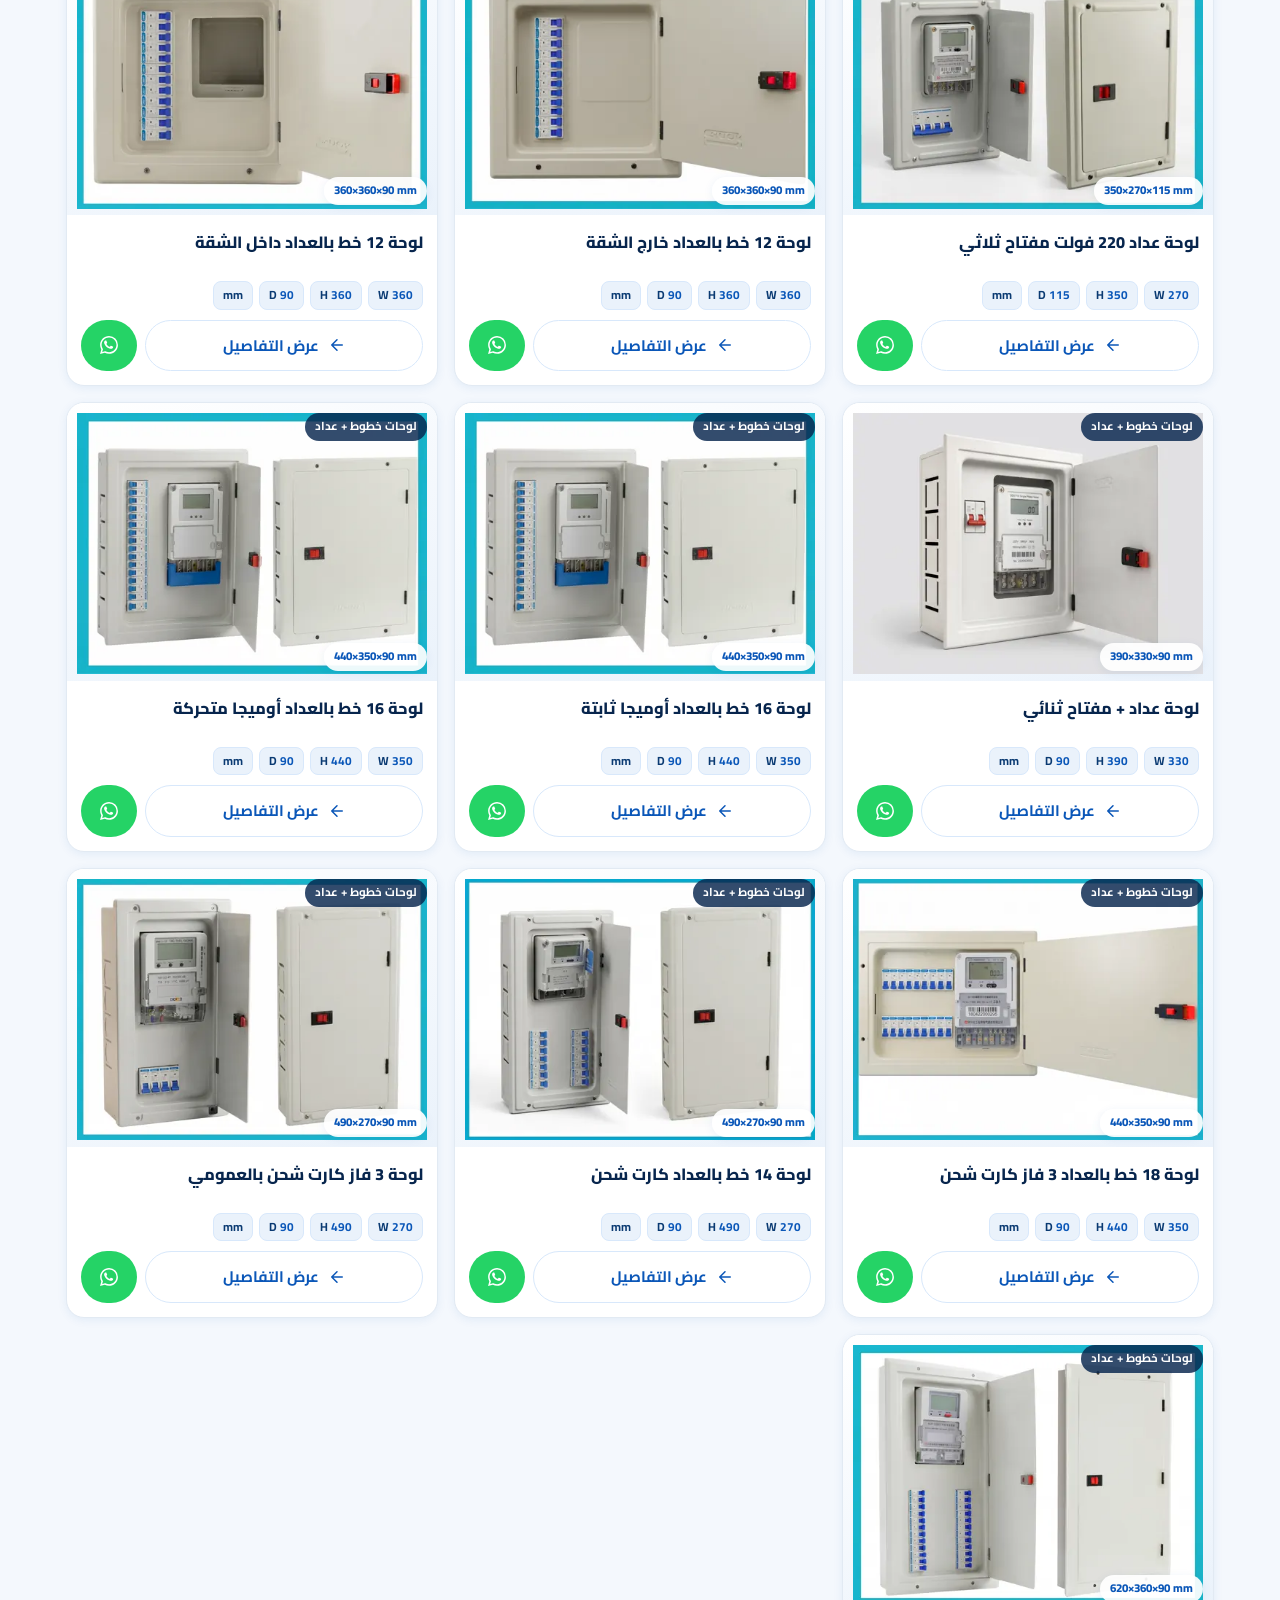
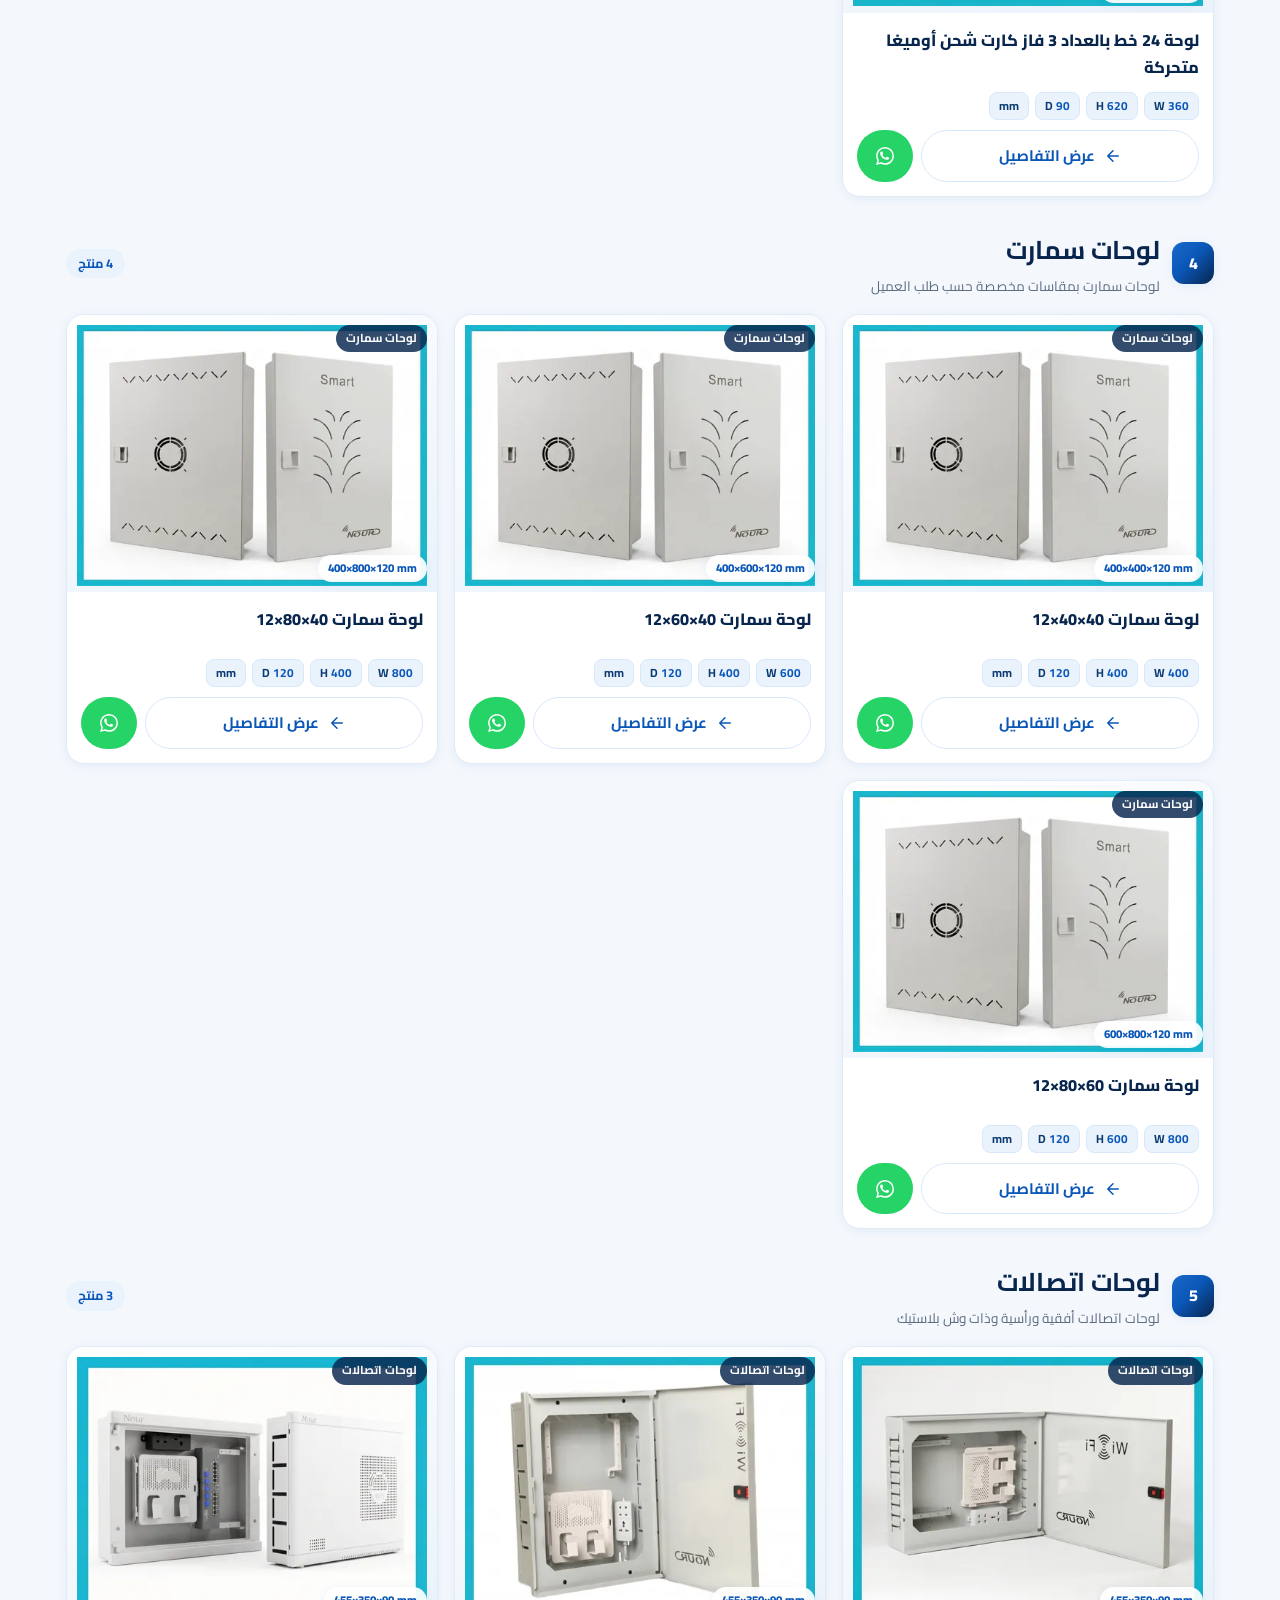
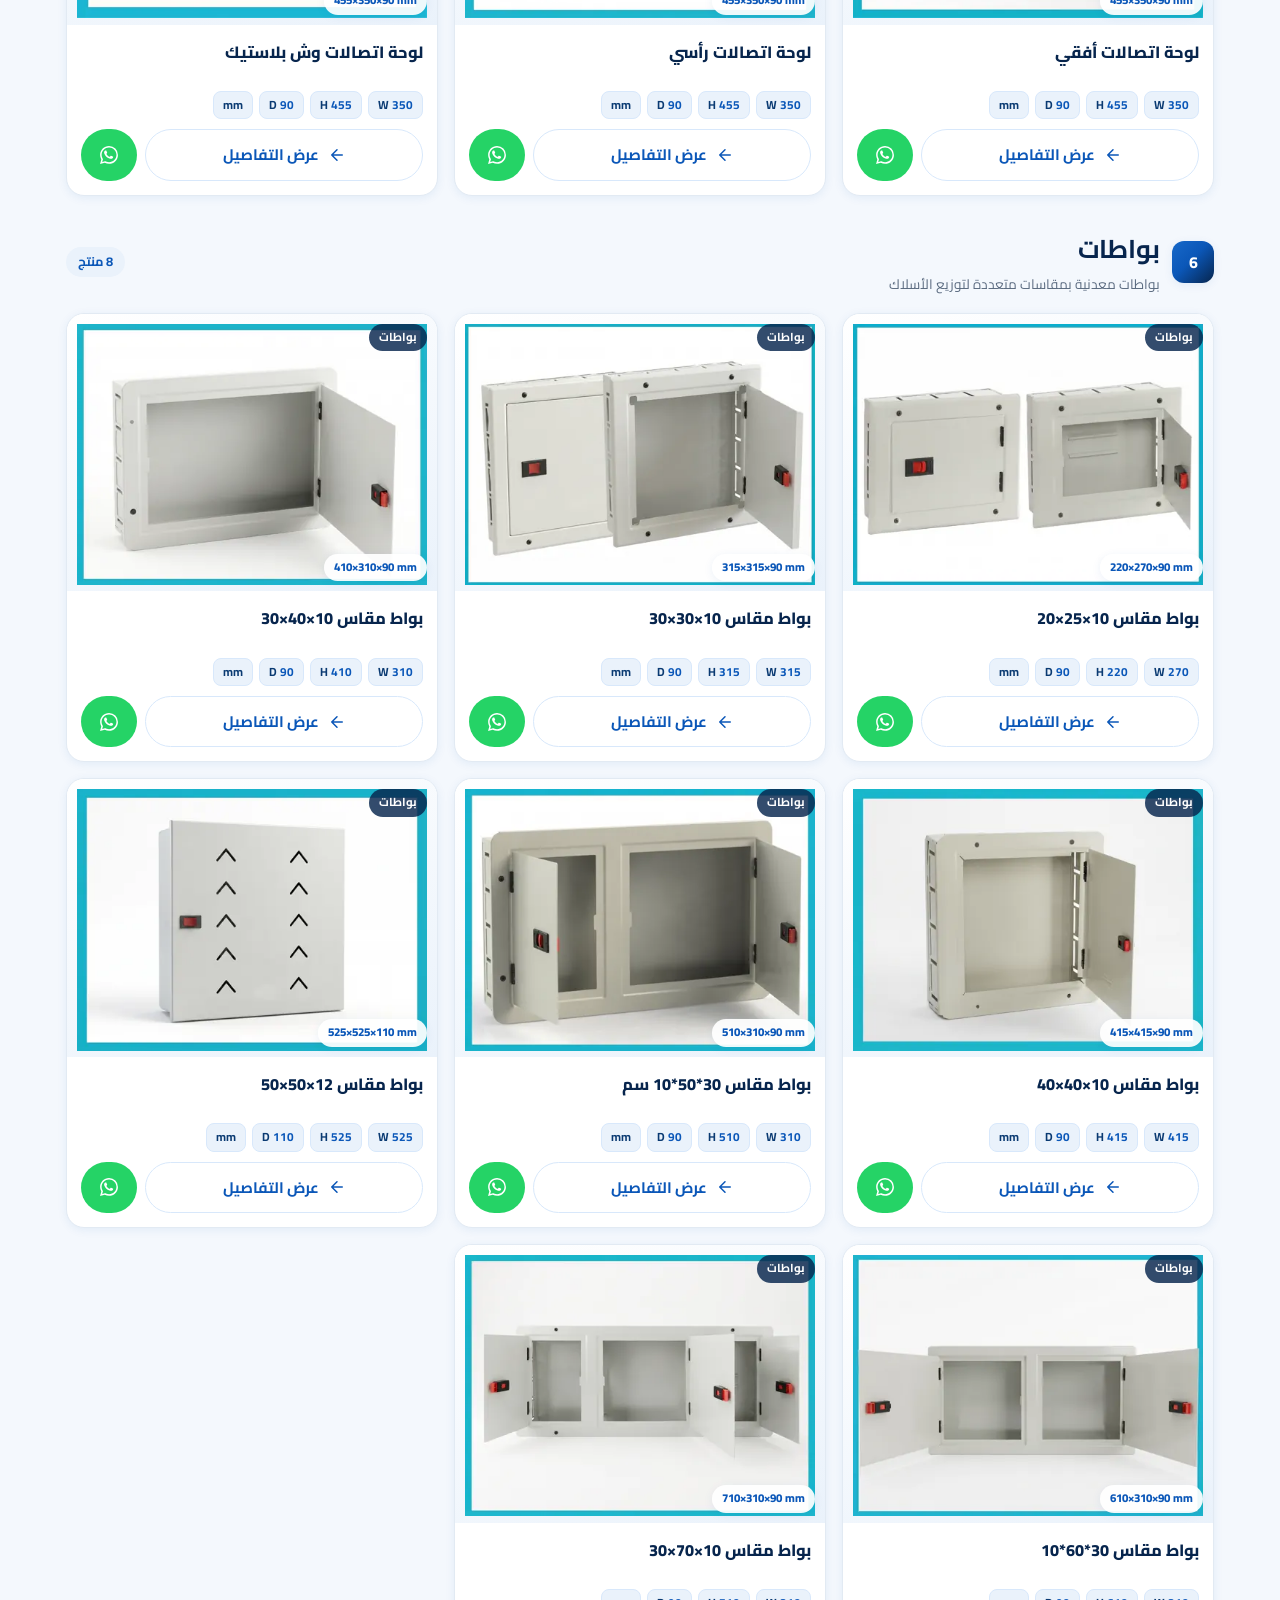
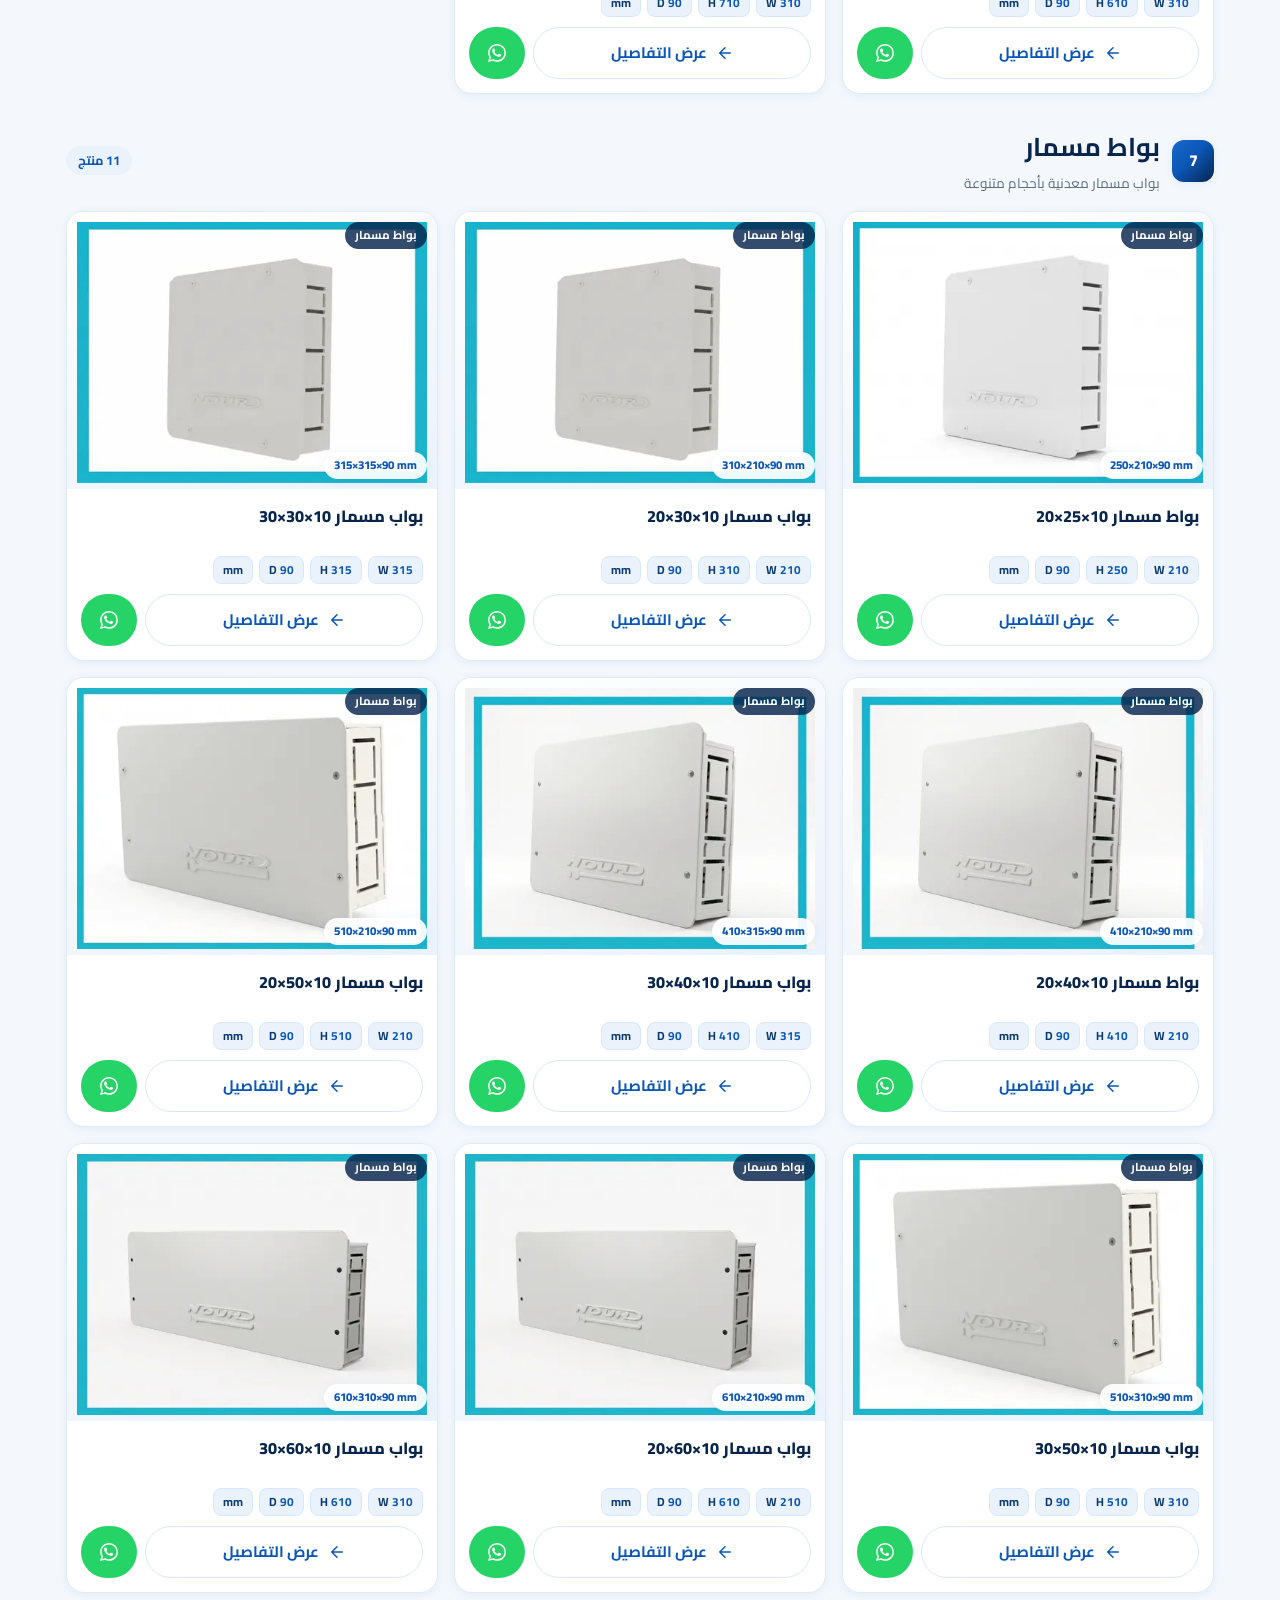
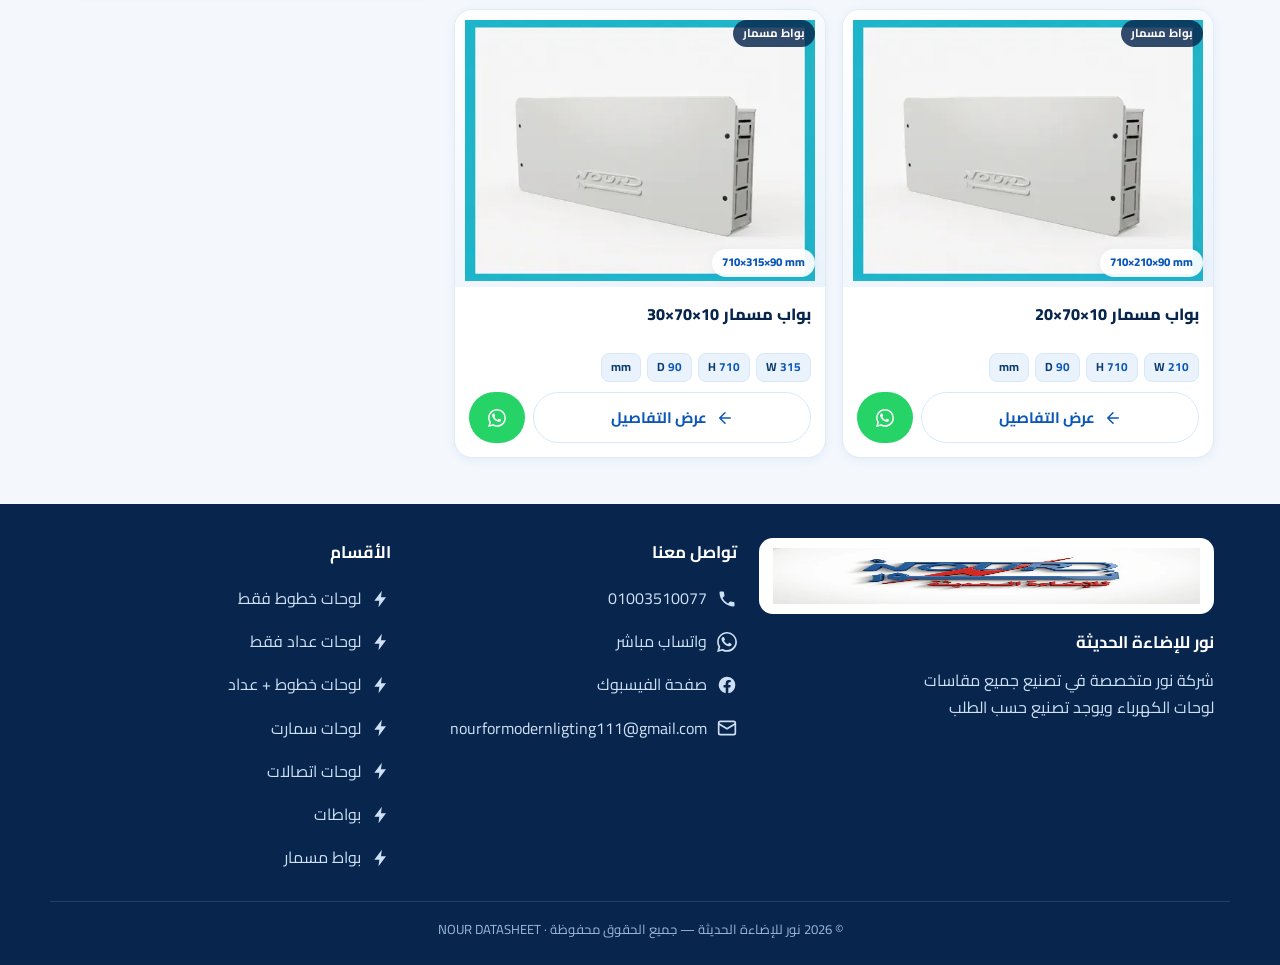
==== commit cc988a53: "update design" ====
--- a/index.html
+++ b/index.html
@@ -20,7 +20,8 @@
   <header class="site-header">
     <div class="container bar">
       <a href="index.html" style="display:flex;align-items:center;gap:10px">
-        <img class="logo-mini" src="assets/img/logo.jpg" alt="شعار نور" />
+        <img class="logo-mini" src="assets/img/logo.webp" alt="شعار نور"
+          width="600" height="343" decoding="async" />
         <span class="brand-mini"><b>نور للإضاءة الحديثة</b><span>NOUR DATASHEET</span></span>
       </a>
       <div class="spacer"></div>
@@ -31,7 +32,8 @@
   <!-- HERO -->
   <section class="hero center">
     <div class="container">
-      <div class="hero-logo-wrap"><img src="assets/img/logo.jpg" alt="شعار نور للإضاءة الحديثة" /></div>
+      <div class="hero-logo-wrap"><img src="assets/img/logo.webp" alt="شعار نور للإضاءة الحديثة"
+        width="600" height="343" decoding="async" fetchpriority="high" /></div>
       <h1 class="title-en" id="titleEn">NOUR DATASHEET</h1>
       <p class="intro-ar" id="introAr"></p>
       <div class="hero-stats" id="heroStats"></div>
--- a/assets/css/styles.css
+++ b/assets/css/styles.css
@@ -50,12 +50,12 @@
   overflow-x: hidden;
 }
 
-img { max-width: 100%; display: block; }
+img { max-width: 100%; height: auto; display: block; }
 a { color: inherit; text-decoration: none; }
 
 /* inline icons default to text-size; illustration SVGs override to 100% below */
 svg { width: 1.15em; height: 1.15em; flex: 0 0 auto; vertical-align: -0.16em; }
-.card-media svg, .hero-photo svg, .view-card svg, .render3d svg,
+.card-media svg, .hero-photo svg,
 .dim-illus svg, .empty svg, .f-logo svg, .hero-logo-wrap svg {
   width: 100%; height: auto; vertical-align: middle;
 }
@@ -262,21 +262,6 @@
   display: grid; place-items: center; border: 1px solid var(--line); }
 .hero-photo img { width: 100%; height: 100%; object-fit: contain; padding: 14px; }
 
-/* closed/open pair */
-.pair { display: grid; grid-template-columns: 1fr; gap: 14px; }
-.view-card { border: 1px solid var(--line); border-radius: var(--radius-sm); background: var(--grad-sky); padding: 10px;
-  text-align: center; }
-.view-card .cap { font-weight: 800; color: var(--navy); margin-top: 8px; font-size: .95rem; }
-.view-card .cap small { display: block; color: var(--muted); font-weight: 600; font-size: .76rem; }
-.view-card svg { width: 100%; height: auto; }
-
-/* 3D render */
-.render3d { display: grid; place-items: center; padding: 20px 6px; background:
-  radial-gradient(600px 280px at 50% 20%, #ffffff, #eaf2fb); border-radius: var(--radius-sm); border: 1px solid var(--line); }
-.render3d .stage { perspective: 1100px; }
-.render3d .floaty { animation: floaty 6s ease-in-out infinite; }
-.render3d svg { width: min(420px, 78vw); height: auto; filter: drop-shadow(0 30px 30px rgba(8,47,96,.28)); }
-
 /* dimensions */
 .dim-illus { background: var(--grad-sky); border: 1px solid var(--line); border-radius: var(--radius-sm); padding: 12px; }
 .dim-illus svg { width: 100%; height: auto; }
@@ -334,7 +319,6 @@
 /* ---------- Responsive ---------- */
 @media (min-width: 600px) {
   .grid { grid-template-columns: repeat(2, 1fr); }
-  .pair { grid-template-columns: 1fr 1fr; }
   .footer .f-grid { grid-template-columns: 1.4fr 1fr 1fr; }
   .two-col { display: grid; grid-template-columns: 1fr 1fr; gap: 18px; align-items: start; }
 }
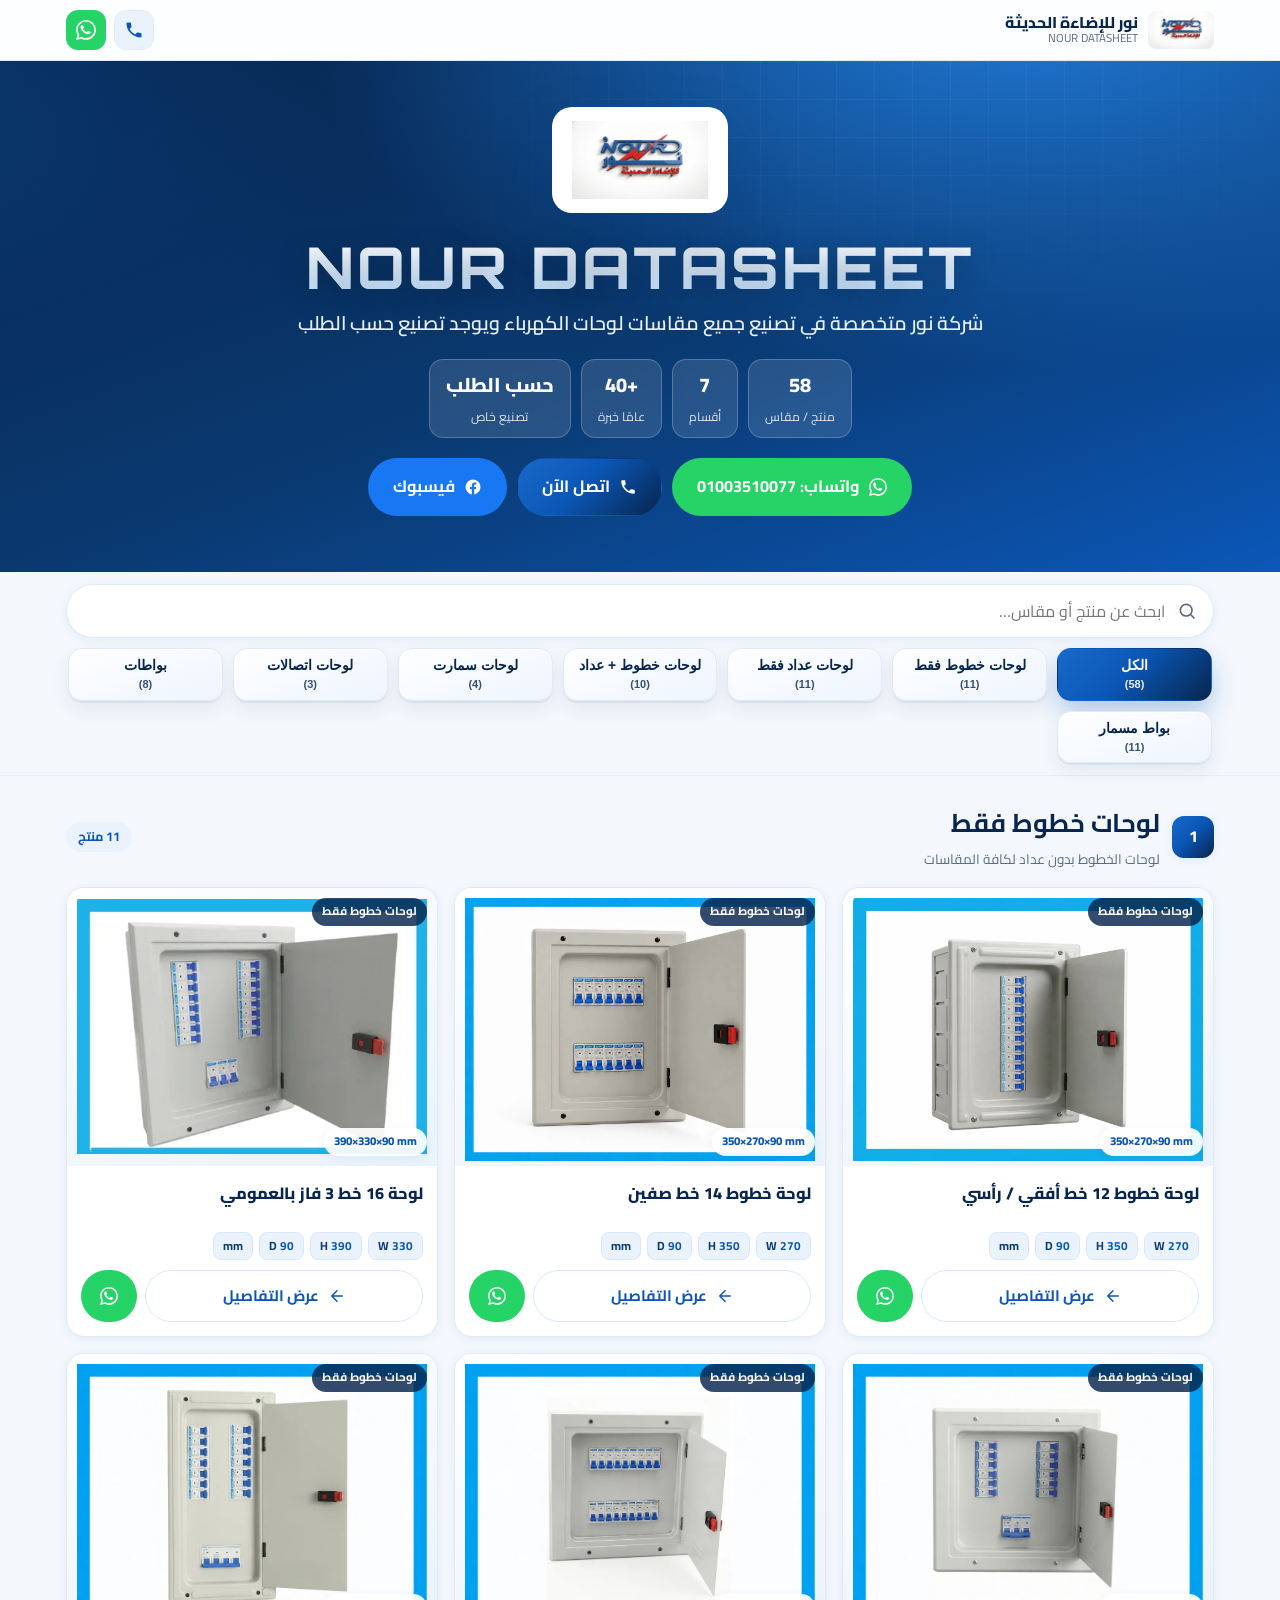
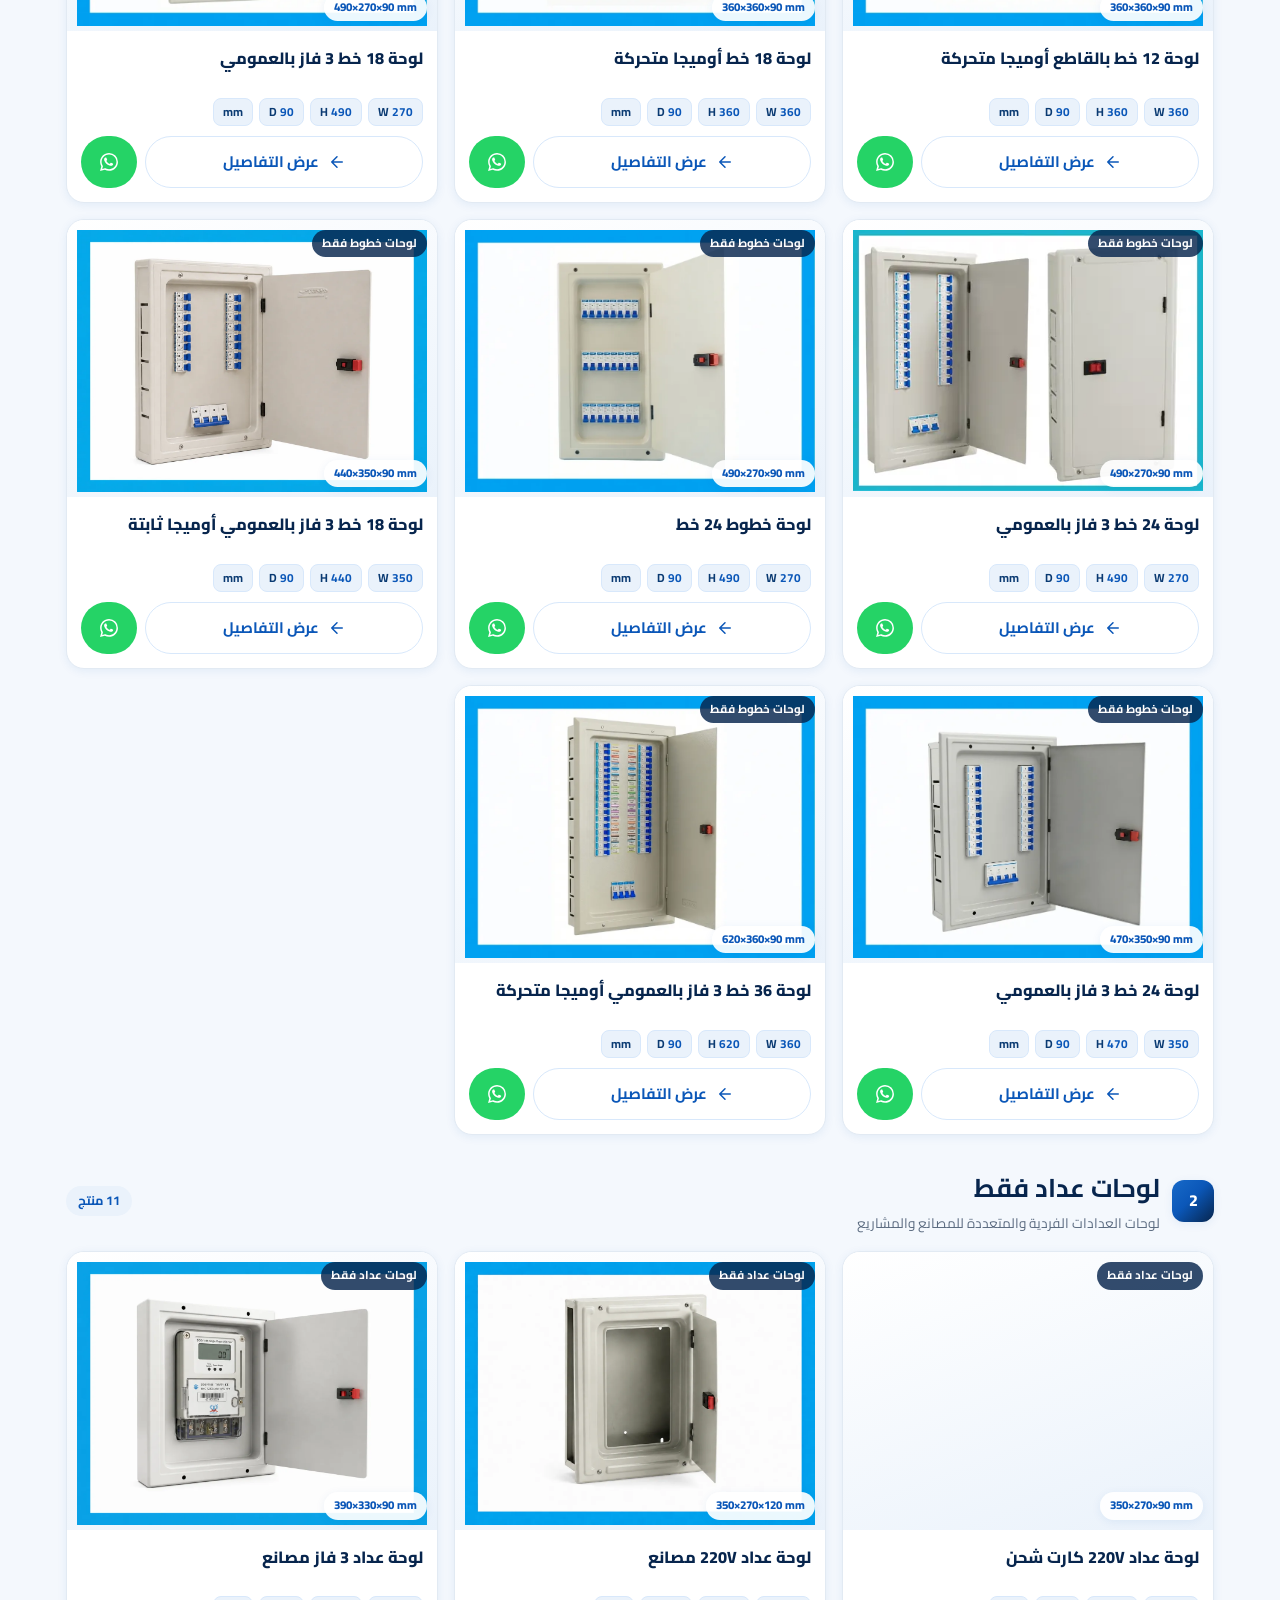
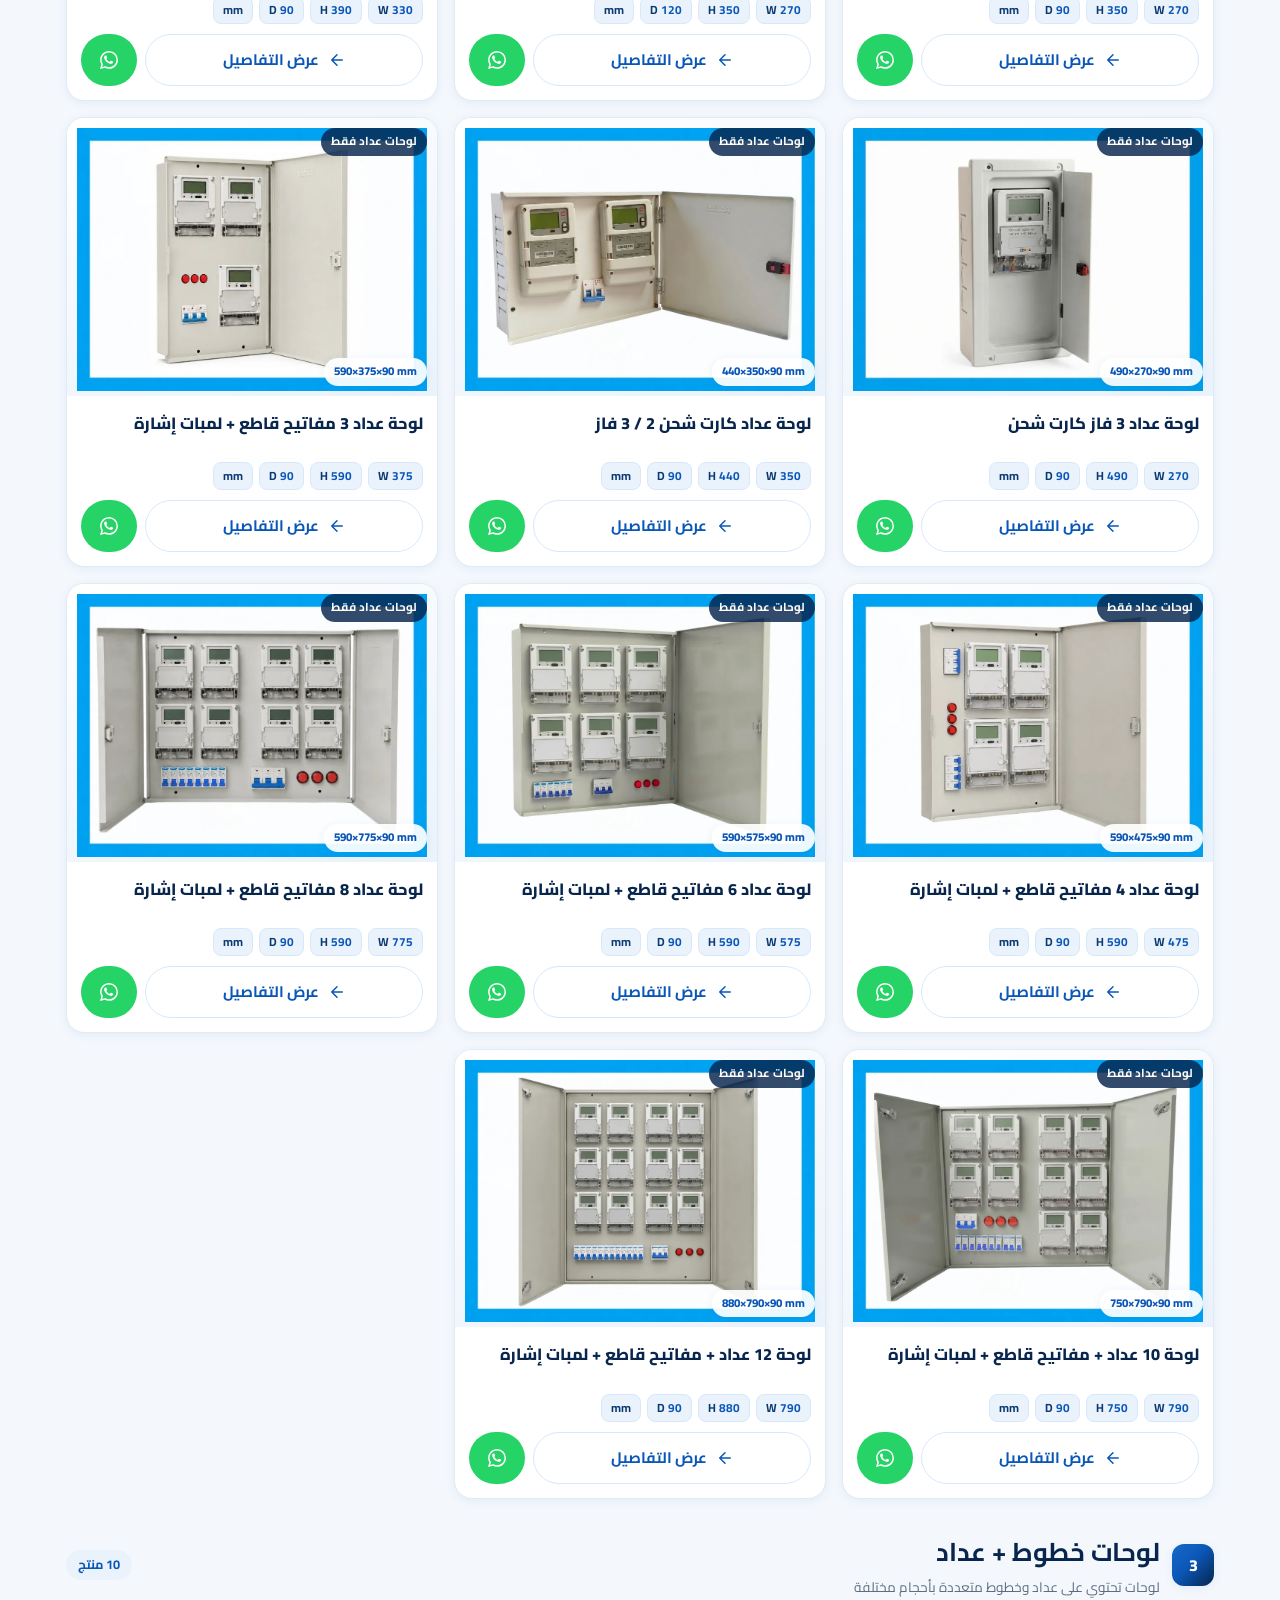
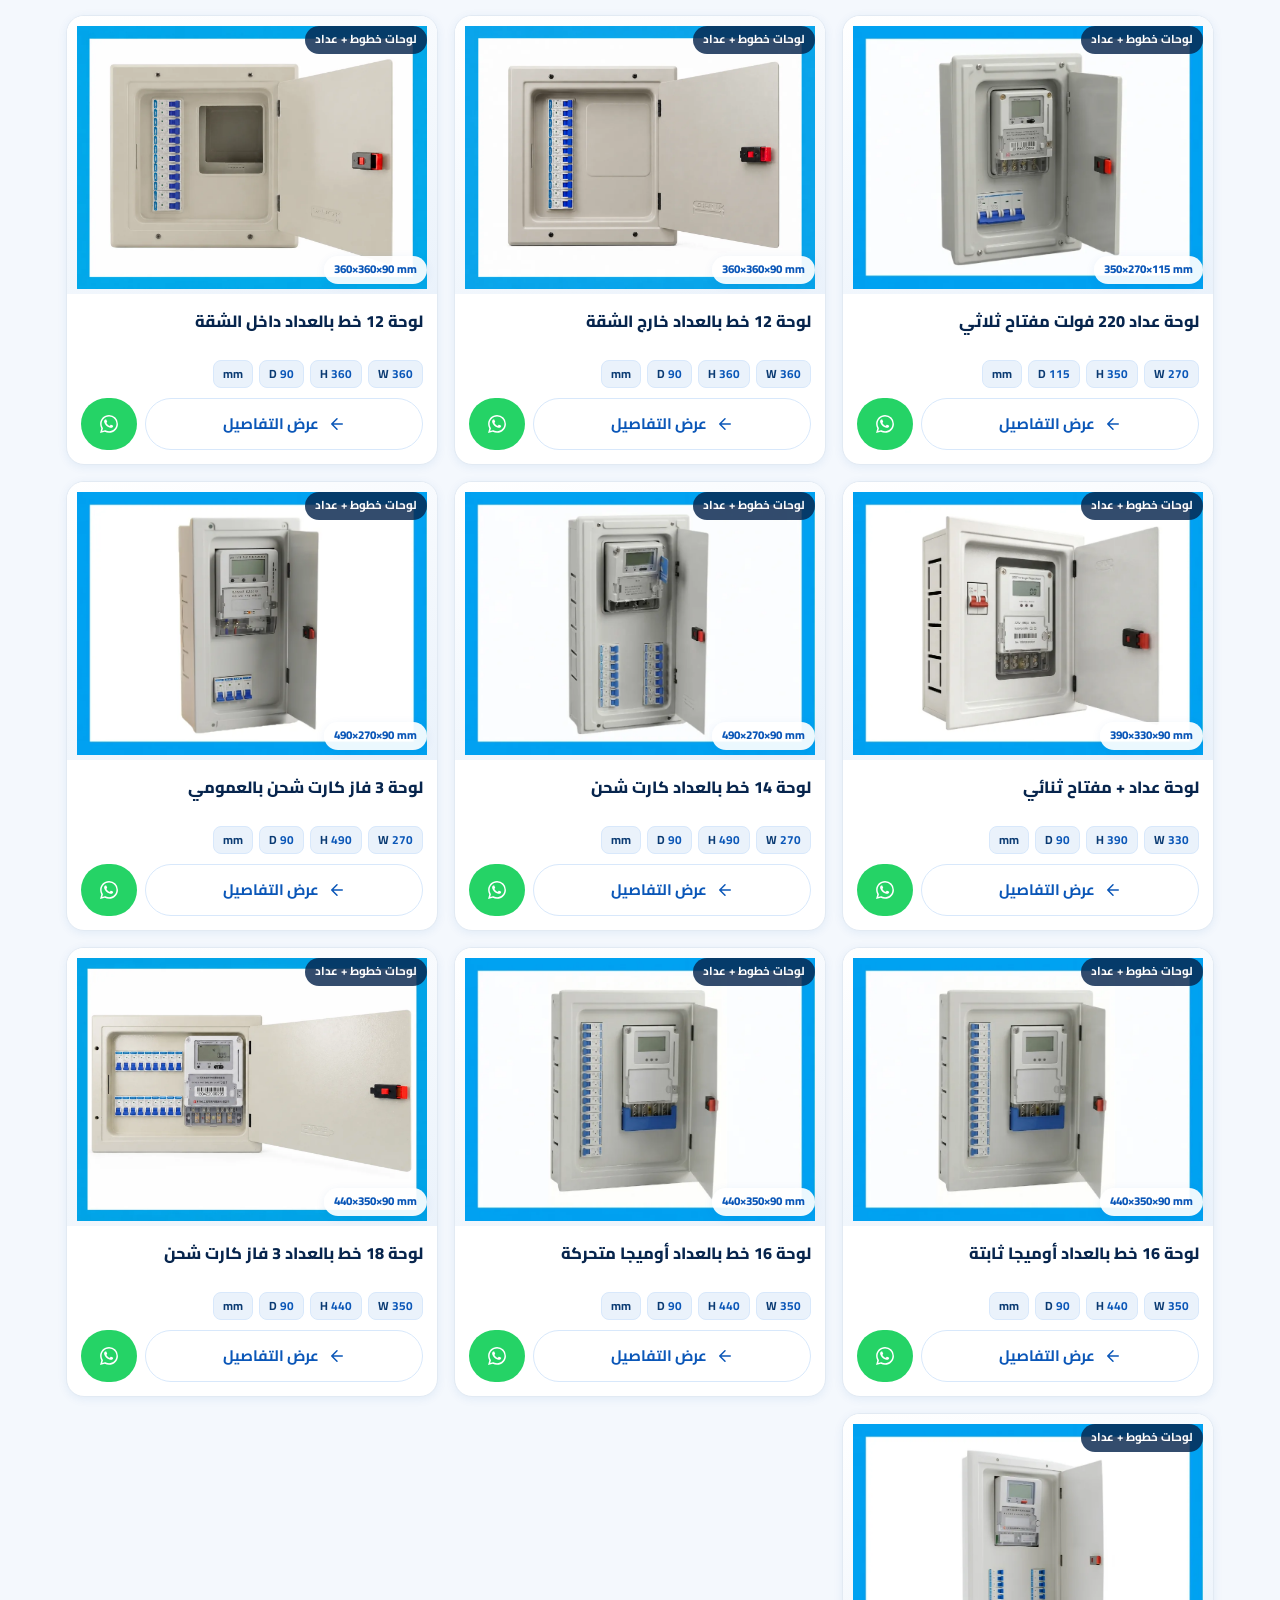
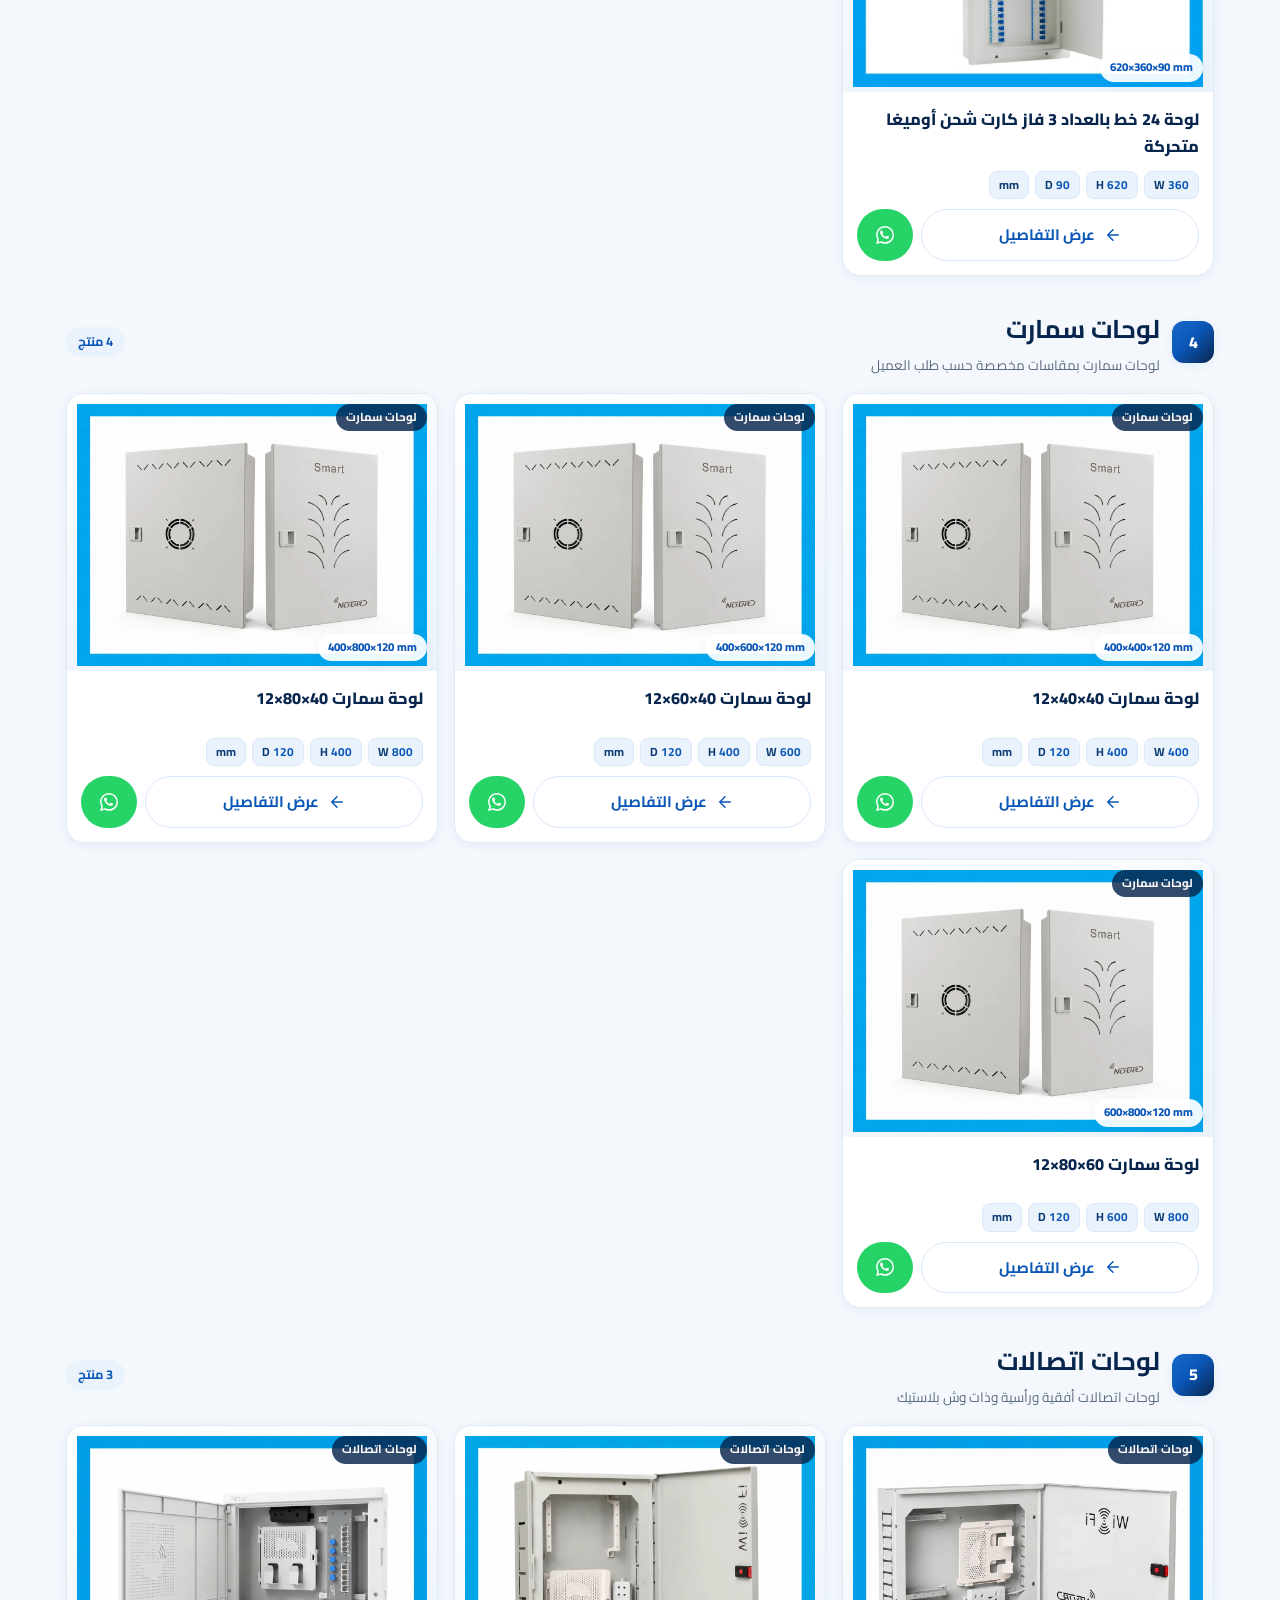
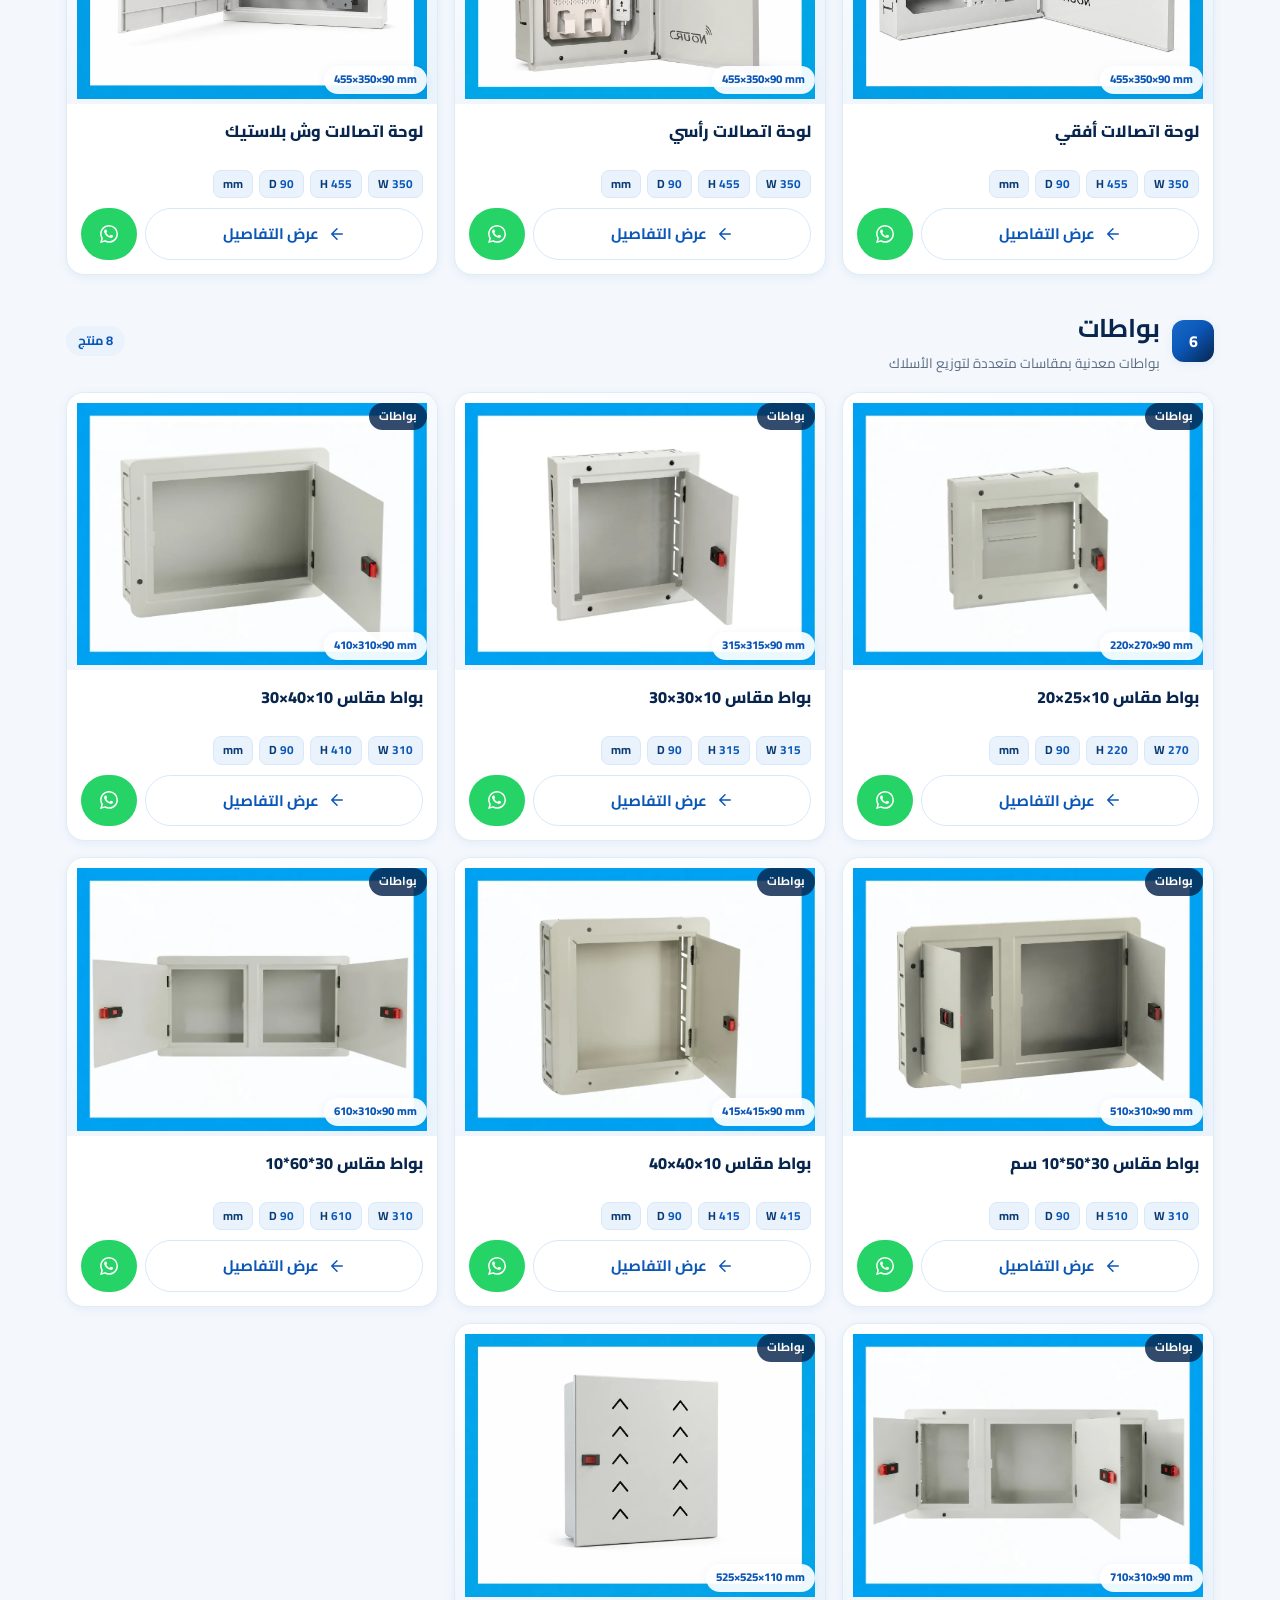
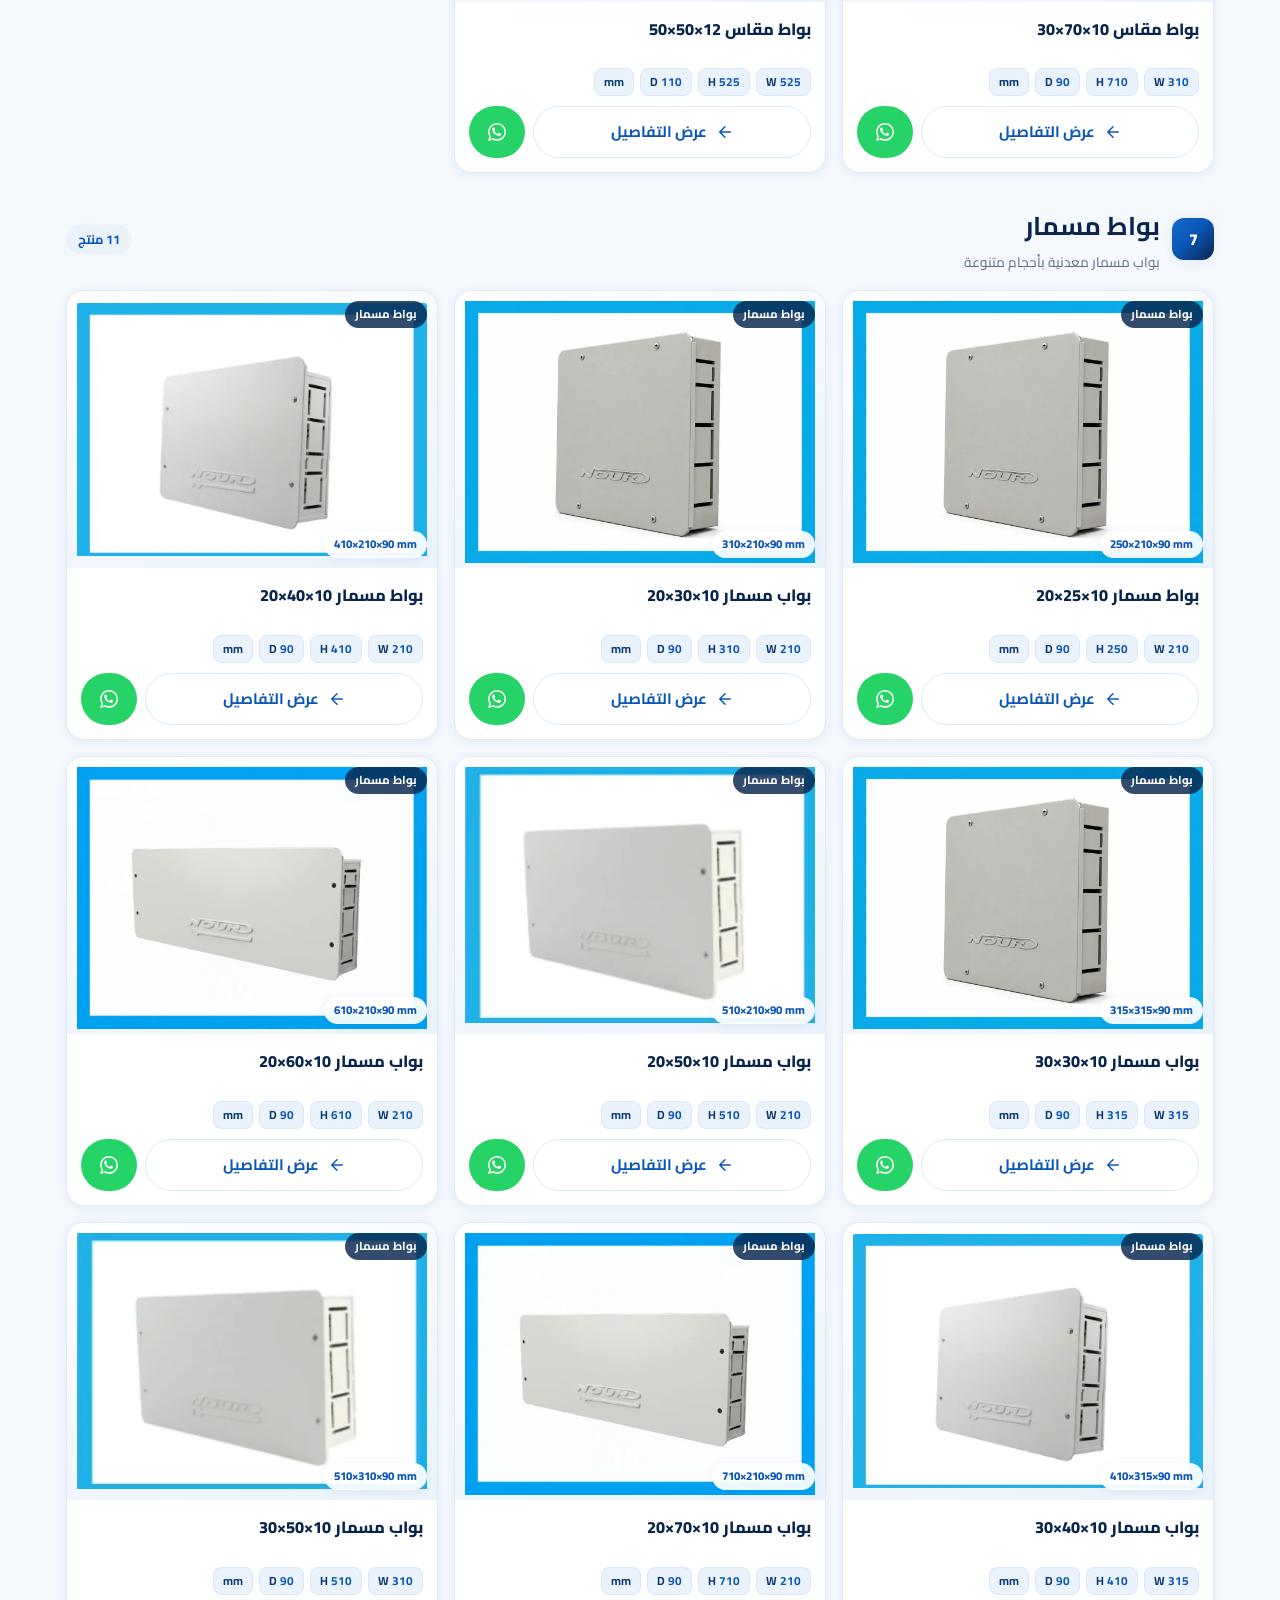
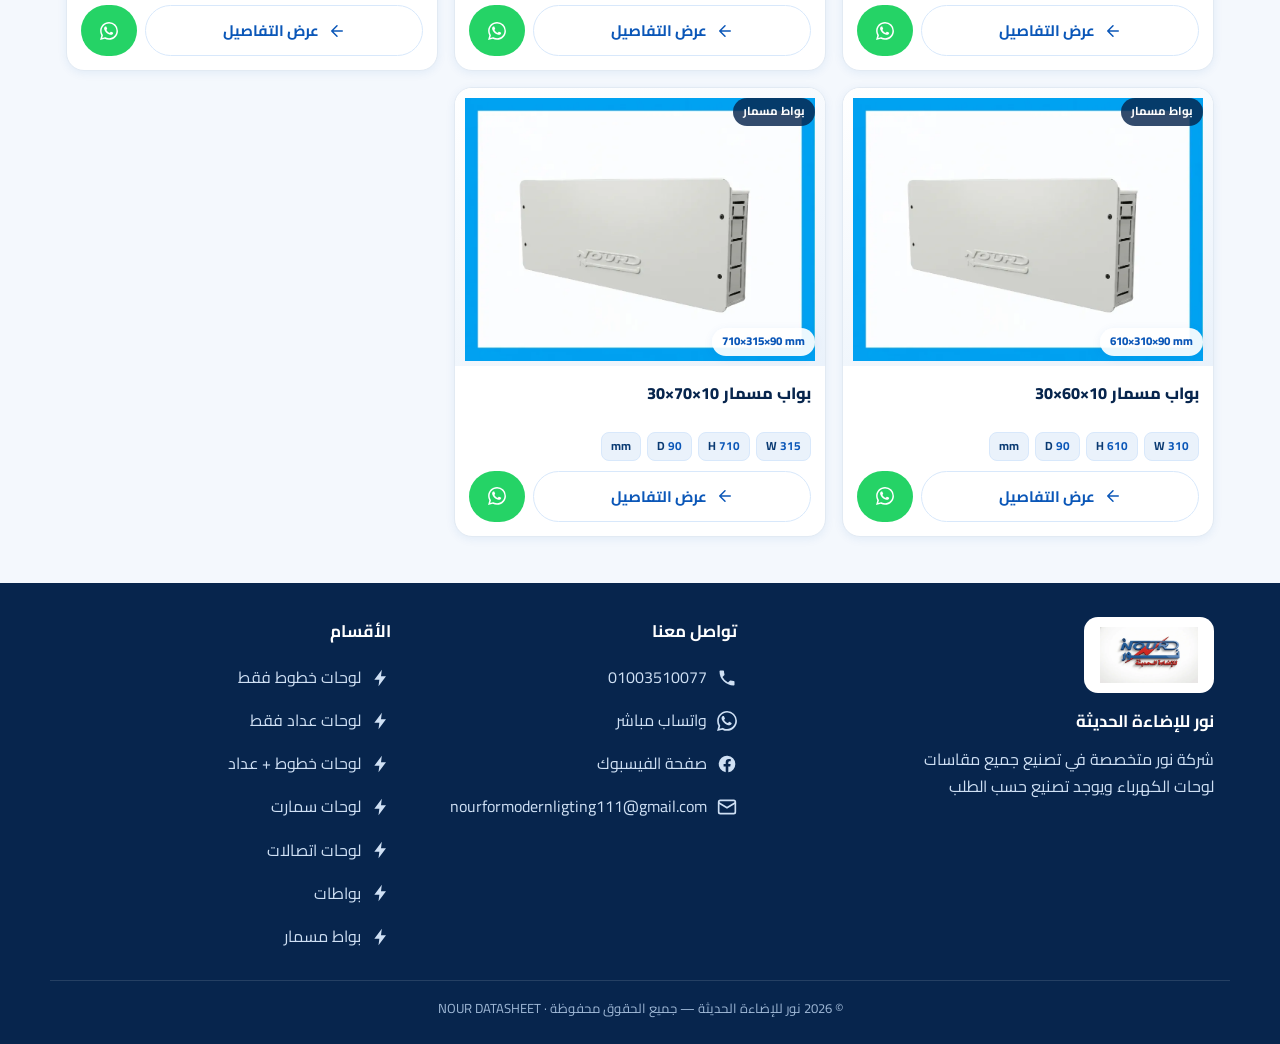
==== commit 56ef04ae: "Add production CMS dashboard" ====
--- a/index.html
+++ b/index.html
@@ -58,9 +58,17 @@
   <!-- footer -->
   <footer class="footer" id="footer"></footer>
 
+  <script src="assets/js/supabase-config.js"></script>
+  <script src="/api/supabase-config.js"></script>
   <script src="assets/js/data.js"></script>
+  <script src="assets/js/nour-data.js"></script>
   <script src="assets/js/common.js"></script>
   <script src="assets/js/svg.js"></script>
   <script src="assets/js/app.js"></script>
+  <script>
+    (window.NOUR_BOOT ? window.NOUR_BOOT() : Promise.resolve())
+      .catch(function () {})
+      .finally(function () { window.NOUR.renderHome(); });
+  </script>
 </body>
 </html>
--- a/assets/css/styles.css
+++ b/assets/css/styles.css
@@ -51,6 +51,33 @@
 }
 
 img { max-width: 100%; height: auto; display: block; }
+
+/* ---------- Logos: ALWAYS keep original aspect ratio, never stretch ----------
+   Applies to the named logo classes plus every concrete logo image used on the
+   site. The logo is naturally ~600x343 (≈1.75:1); these rules let the browser
+   compute the missing dimension from that ratio instead of forcing a banner. */
+img.logo, .logo-img, .site-logo, .header-logo, .footer-logo,
+.hero-logo, .product-logo {
+  width: auto;
+  max-width: 260px;
+  height: auto;
+  max-height: 95px;
+  object-fit: contain;
+  aspect-ratio: auto;
+  display: block;
+}
+.logo-card, .footer-logo-card, .hero-logo-card, .product-logo-card {
+  width: fit-content;
+  max-width: 90%;
+  margin-inline: auto;
+  padding: 12px 22px;
+  border-radius: 18px;
+  background: #fff;
+  display: flex;
+  align-items: center;
+  justify-content: center;
+  overflow: hidden;
+}
 a { color: inherit; text-decoration: none; }
 
 /* inline icons default to text-size; illustration SVGs override to 100% below */
@@ -74,7 +101,10 @@
   display: flex; align-items: center; gap: 12px;
   min-height: 60px;
 }
-.site-header .logo-mini { height: 38px; width: auto; border-radius: 8px; }
+.site-header .logo-mini {
+  width: auto; height: 38px; max-width: 120px; object-fit: contain;
+  aspect-ratio: auto; border-radius: 8px;
+}
 .site-header .brand-mini { display: flex; flex-direction: column; line-height: 1.15; }
 .site-header .brand-mini b { font-weight: 800; font-size: .98rem; color: var(--navy); }
 .site-header .brand-mini span { font-size: .72rem; color: var(--muted); }
@@ -127,7 +157,10 @@
   display: inline-flex; background: #fff; padding: 14px 20px; border-radius: 20px;
   box-shadow: var(--shadow-lg); margin-bottom: 18px; animation: floaty 5s ease-in-out infinite;
 }
-.hero-logo-wrap img { height: 78px; width: auto; }
+.hero-logo-wrap img {
+  height: 78px; width: auto; max-width: 100%; max-height: 78px;
+  object-fit: contain; aspect-ratio: auto; display: block;
+}
 .title-en {
   font-family: var(--font-en); font-weight: 800; letter-spacing: 3px;
   font-size: clamp(2rem, 8vw, 3.6rem); line-height: 1.05; margin: 6px 0 4px;
@@ -151,22 +184,53 @@
 .hero.center { text-align: center; }
 
 /* ---------- Toolbar (search + category chips) ---------- */
-.toolbar { position: sticky; top: 60px; z-index: 40; background: var(--bg); padding: 14px 0 8px; }
+.toolbar {
+  position: static;
+  z-index: auto;
+  background: var(--bg);
+  padding: 12px 0 8px;
+  border-bottom: 1px solid rgba(226, 234, 243, .75);
+}
 .search {
   display: flex; align-items: center; gap: 10px; background: #fff; border: 1px solid var(--line);
   border-radius: 999px; padding: 10px 16px; box-shadow: var(--shadow-sm);
 }
 .search input { border: 0; outline: 0; flex: 1; font-family: inherit; font-size: 1rem; background: transparent; }
 .search svg { width: 20px; height: 20px; color: var(--muted); }
-.chips { display: flex; gap: 8px; overflow-x: auto; padding: 12px 2px 4px; scrollbar-width: none; }
-.chips::-webkit-scrollbar { display: none; }
+/* category buttons — responsive 3D grid (wraps to rows, no horizontal scroll) */
+.chips {
+  display: grid;
+  grid-template-columns: repeat(2, 1fr); /* mobile: 2 per row */
+  gap: 8px;
+  padding: 10px 2px 4px;
+}
 .chip {
-  flex: 0 0 auto; padding: 8px 15px; border-radius: 999px; background: #fff; border: 1px solid var(--line);
-  font-weight: 700; font-size: .88rem; color: var(--navy-2); cursor: pointer; transition: .2s; white-space: nowrap;
-}
-.chip:hover { border-color: var(--blue-3); }
-.chip.active { background: var(--grad-blue); color: #fff; border-color: transparent; box-shadow: var(--shadow-sm); }
-.chip .n { opacity: .7; font-weight: 600; font-size: .8em; }
+  display: flex; flex-direction: column; align-items: center; justify-content: center; gap: 4px;
+  text-align: center; min-height: 48px; padding: 8px 10px;
+  border-radius: 14px; border: 1px solid var(--line);
+  background: linear-gradient(160deg, #ffffff 0%, #eef5fe 100%);
+  color: var(--navy); font-weight: 800; font-size: .84rem; line-height: 1.25;
+  cursor: pointer; white-space: normal; overflow-wrap: anywhere;
+  box-shadow:
+    0 8px 18px rgba(8, 47, 96, .08),
+    0 2px 0 rgba(7, 37, 77, .06),
+    inset 0 1px 0 rgba(255, 255, 255, .95);
+  transition: transform .18s ease, box-shadow .18s ease, border-color .18s ease, background .18s ease, color .18s ease;
+}
+.chip:hover { transform: translateY(-2px); border-color: var(--blue-3); box-shadow: 0 12px 22px rgba(11, 87, 184, .16); }
+.chip:active { transform: translateY(-1px); }
+.chip.active {
+  background: var(--grad-blue); color: #fff; border-color: transparent;
+  box-shadow: 0 12px 24px rgba(11, 87, 184, .28);
+}
+.chip .n { opacity: .8; font-weight: 700; font-size: .8em; }
+.chip.active .n { opacity: .92; }
+@media (min-width: 560px) { .chips { grid-template-columns: repeat(3, 1fr); } }
+@media (min-width: 768px) { .chips { grid-template-columns: repeat(4, 1fr); gap: 12px; } }
+@media (min-width: 1024px) {
+  .chips { grid-template-columns: repeat(7, 1fr); gap: 10px; }
+  .chip { min-height: 52px; font-size: .86rem; }
+}
 
 /* ---------- Category sections ---------- */
 .category-section { padding: 26px 0 6px; }
@@ -215,8 +279,15 @@
 .footer { background: var(--navy); color: #cfe0f4; margin-top: 40px; padding: 34px 0 24px; }
 .footer .f-grid { display: grid; gap: 22px; }
 .footer h3 { color: #fff; margin: 0 0 10px; font-size: 1.05rem; }
-.footer .f-logo { background: #fff; padding: 10px 14px; border-radius: 14px; display: inline-flex; }
-.footer .f-logo img { height: 56px; }
+.footer .f-logo {
+  background: #fff; padding: 10px 16px; border-radius: 14px;
+  display: inline-flex; align-items: center; justify-content: center;
+  width: fit-content; max-width: 100%; overflow: hidden;
+}
+.footer .f-logo img {
+  width: auto; max-width: 200px; height: auto; max-height: 56px;
+  object-fit: contain; aspect-ratio: auto; display: block;
+}
 .footer a.f-link { display: flex; align-items: center; gap: 10px; padding: 8px 0; color: #cfe0f4; transition: .2s; }
 .footer a.f-link:hover { color: #fff; transform: translateX(-4px); }
 .footer a.f-link svg { width: 20px; height: 20px; flex: 0 0 auto; }
@@ -241,9 +312,19 @@
 .ds-top .crumbs a { display: inline-flex; align-items: center; gap: 6px; background: rgba(255,255,255,.12);
   border: 1px solid rgba(255,255,255,.25); padding: 7px 13px; border-radius: 999px; font-weight: 700; font-size: .85rem; }
 .ds-top .crumbs a:hover { background: rgba(255,255,255,.2); }
-.ds-brandline { display: flex; align-items: center; gap: 14px; flex-wrap: wrap; }
-.ds-brandline .logo { background: #fff; padding: 8px 12px; border-radius: 12px; }
-.ds-brandline .logo img { height: 46px; }
+.ds-brandline {
+  display: flex; flex-direction: column; align-items: center; justify-content: center;
+  gap: 12px; text-align: center;
+}
+.ds-brandline .product-logo-card {
+  width: fit-content; max-width: 90%; margin: 0 auto; padding: 16px 28px;
+  border-radius: 24px; background: #fff; display: flex; align-items: center;
+  justify-content: center; overflow: hidden; box-shadow: var(--shadow-lg);
+}
+.ds-brandline .product-brand-logo {
+  width: auto; max-width: min(70vw, 320px); height: auto; max-height: 120px;
+  object-fit: contain; aspect-ratio: auto;
+}
 .ds-brandline .t b { font-family: var(--font-en); letter-spacing: 2px; font-size: 1.2rem; display: block; direction: ltr; }
 .ds-brandline .t span { font-size: .82rem; opacity: .9; }
 .ds-product-title { font-size: clamp(1.4rem, 5.5vw, 2.1rem); font-weight: 800; margin: 16px 0 4px; }
@@ -261,10 +342,19 @@
 .hero-photo { background: var(--grad-sky); border-radius: var(--radius); overflow: hidden; aspect-ratio: 4/3;
   display: grid; place-items: center; border: 1px solid var(--line); }
 .hero-photo img { width: 100%; height: 100%; object-fit: contain; padding: 14px; }
+.product-gallery { display: grid; grid-template-columns: repeat(auto-fit,minmax(220px,1fr)); gap: 14px; }
+.product-gallery figure,.content-image { margin: 0; background: var(--grad-sky); border: 1px solid var(--line); border-radius: var(--radius-sm); overflow: hidden; }
+.product-gallery img,.content-image img { width: 100%; height: auto; max-height: 560px; object-fit: contain; }
+.product-gallery figcaption,.content-image figcaption { padding: 9px 12px; color: var(--muted); text-align: center; font-size: .85rem; }
+.content-table-wrap { overflow-x: auto; }
+.content-table { width: 100%; border-collapse: collapse; }
+.content-table td { border: 1px solid var(--line); padding: 11px 13px; }
+.content-table tr:nth-child(odd) { background: var(--sky); }
 
 /* dimensions */
 .dim-illus { background: var(--grad-sky); border: 1px solid var(--line); border-radius: var(--radius-sm); padding: 12px; }
 .dim-illus svg { width: 100%; height: auto; }
+.dim-illus img, .dim-illus .dim-custom-image { width: 100%; height: auto; display: block; border-radius: var(--radius-sm); background: #fff; }
 .dim-table { width: 100%; border-collapse: collapse; margin-top: 14px; overflow: hidden; border-radius: var(--radius-sm);
   box-shadow: var(--shadow-sm); }
 .dim-table th, .dim-table td { padding: 12px 14px; text-align: center; border: 1px solid var(--line); }
